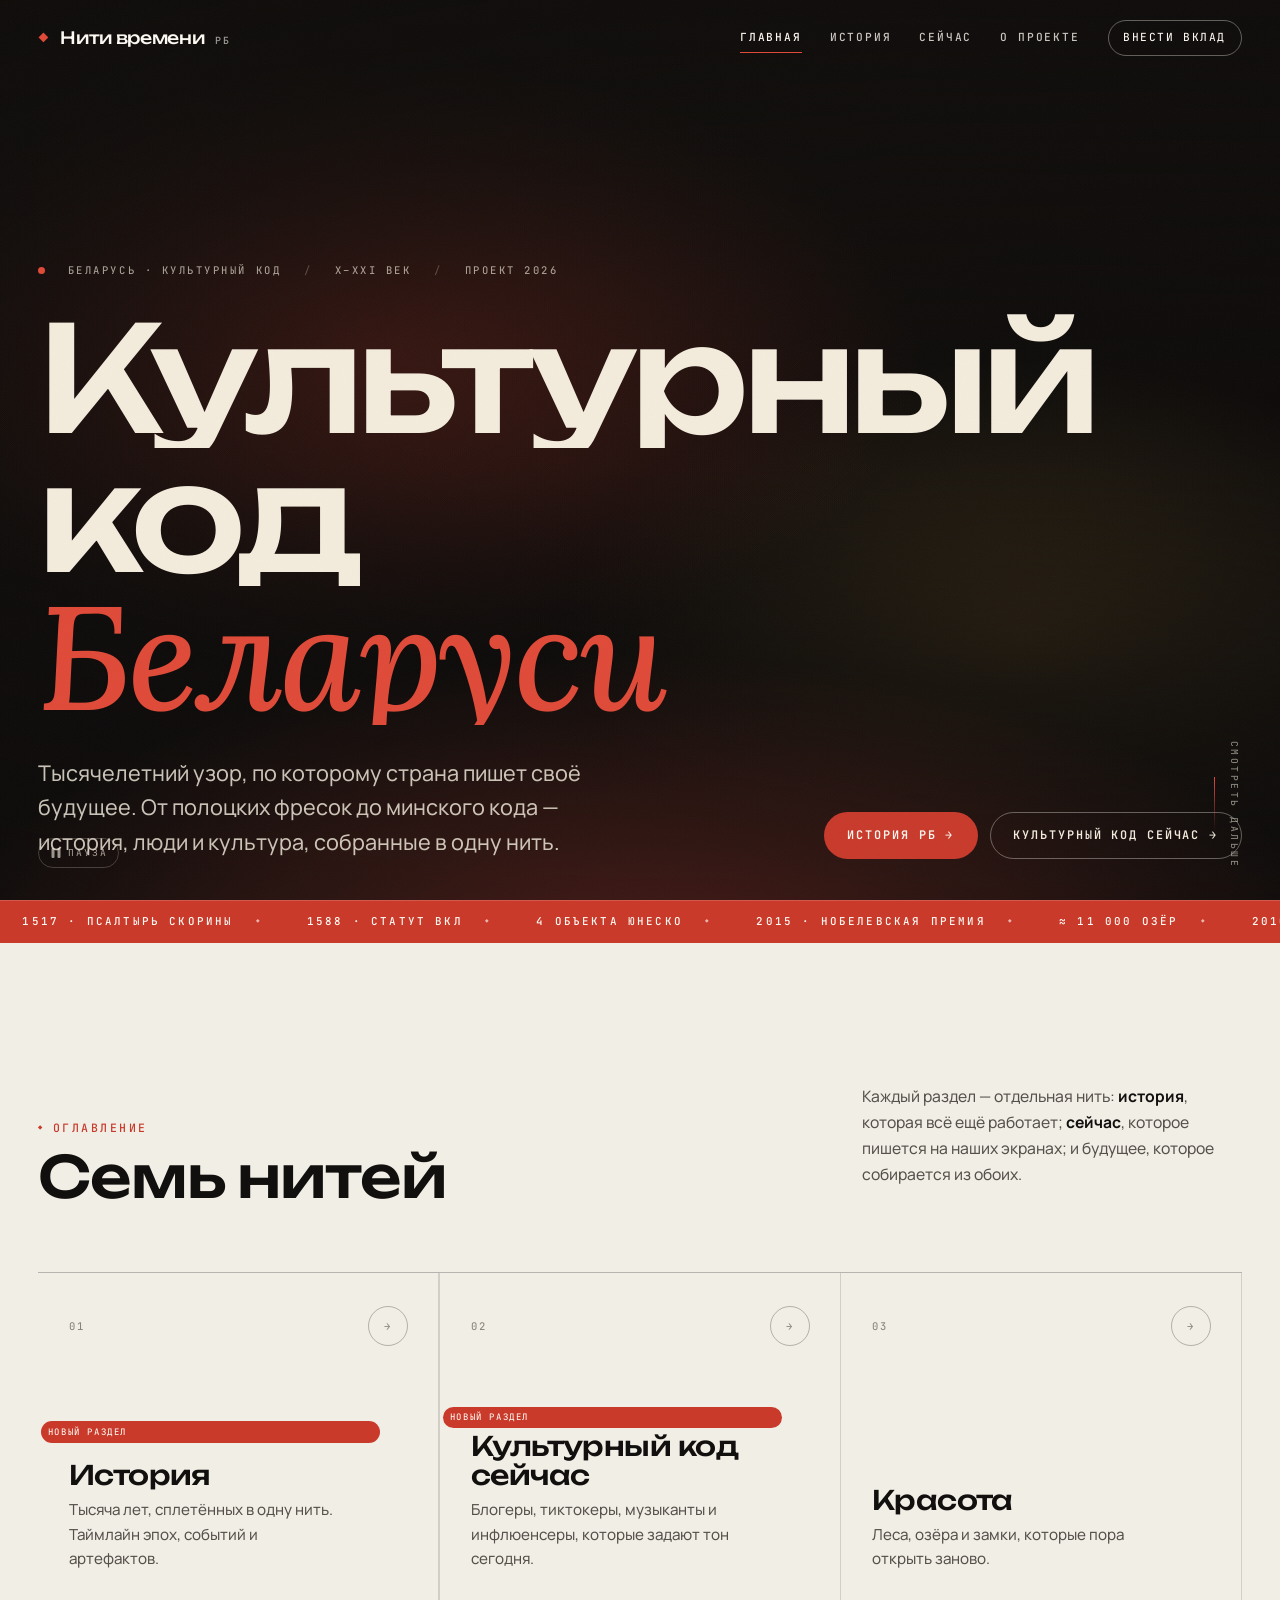
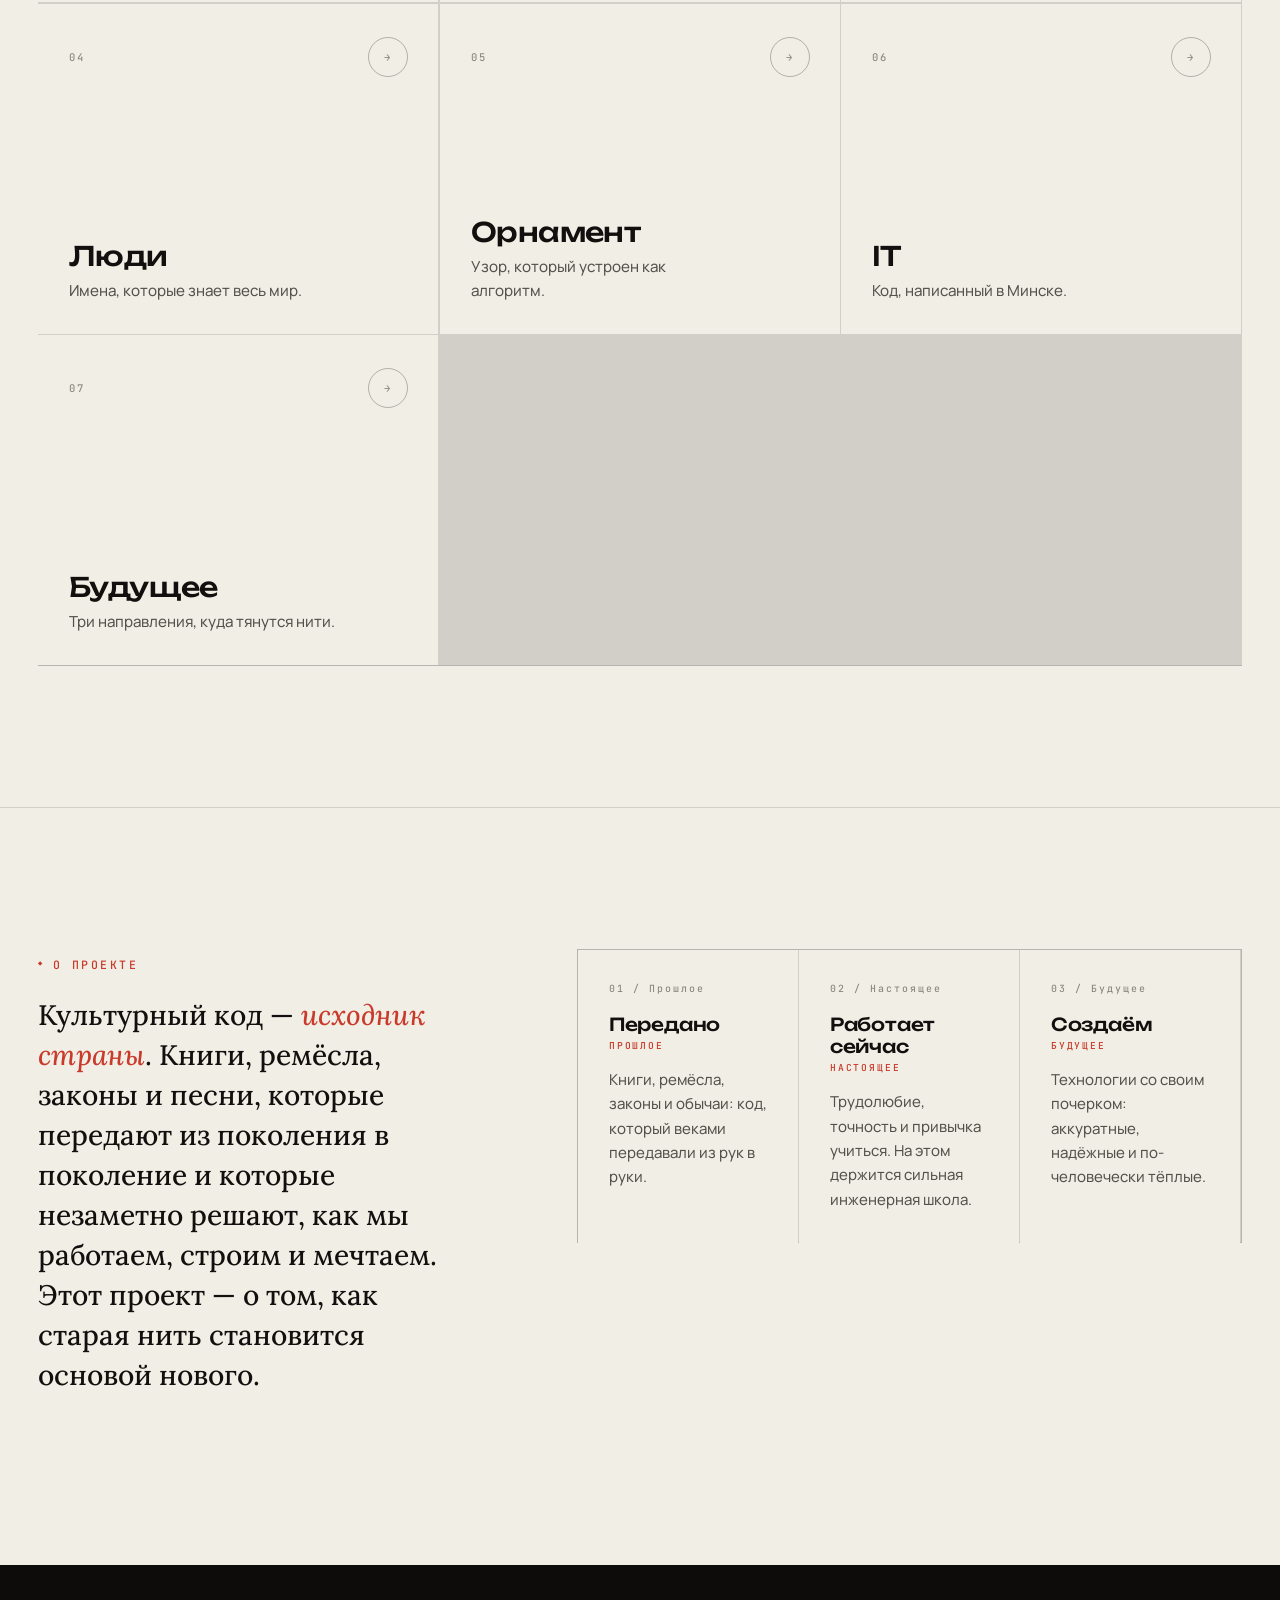
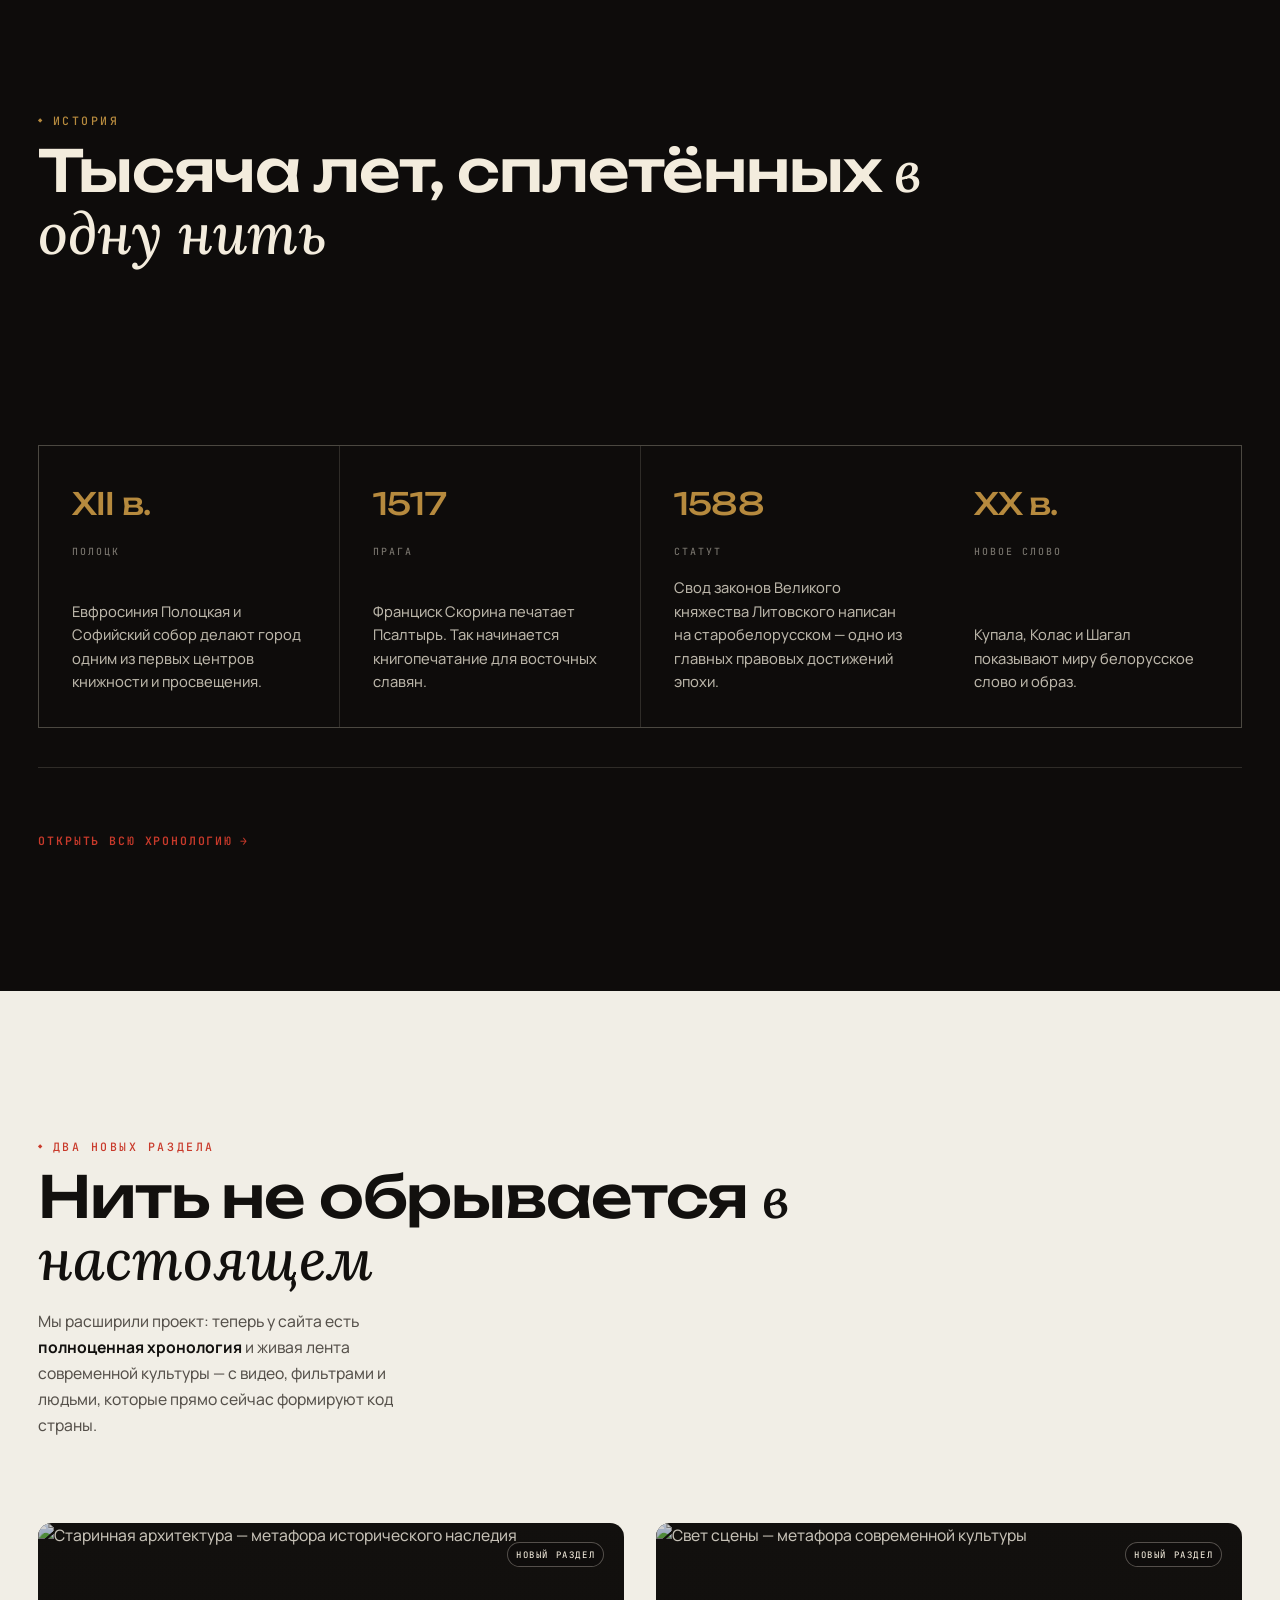
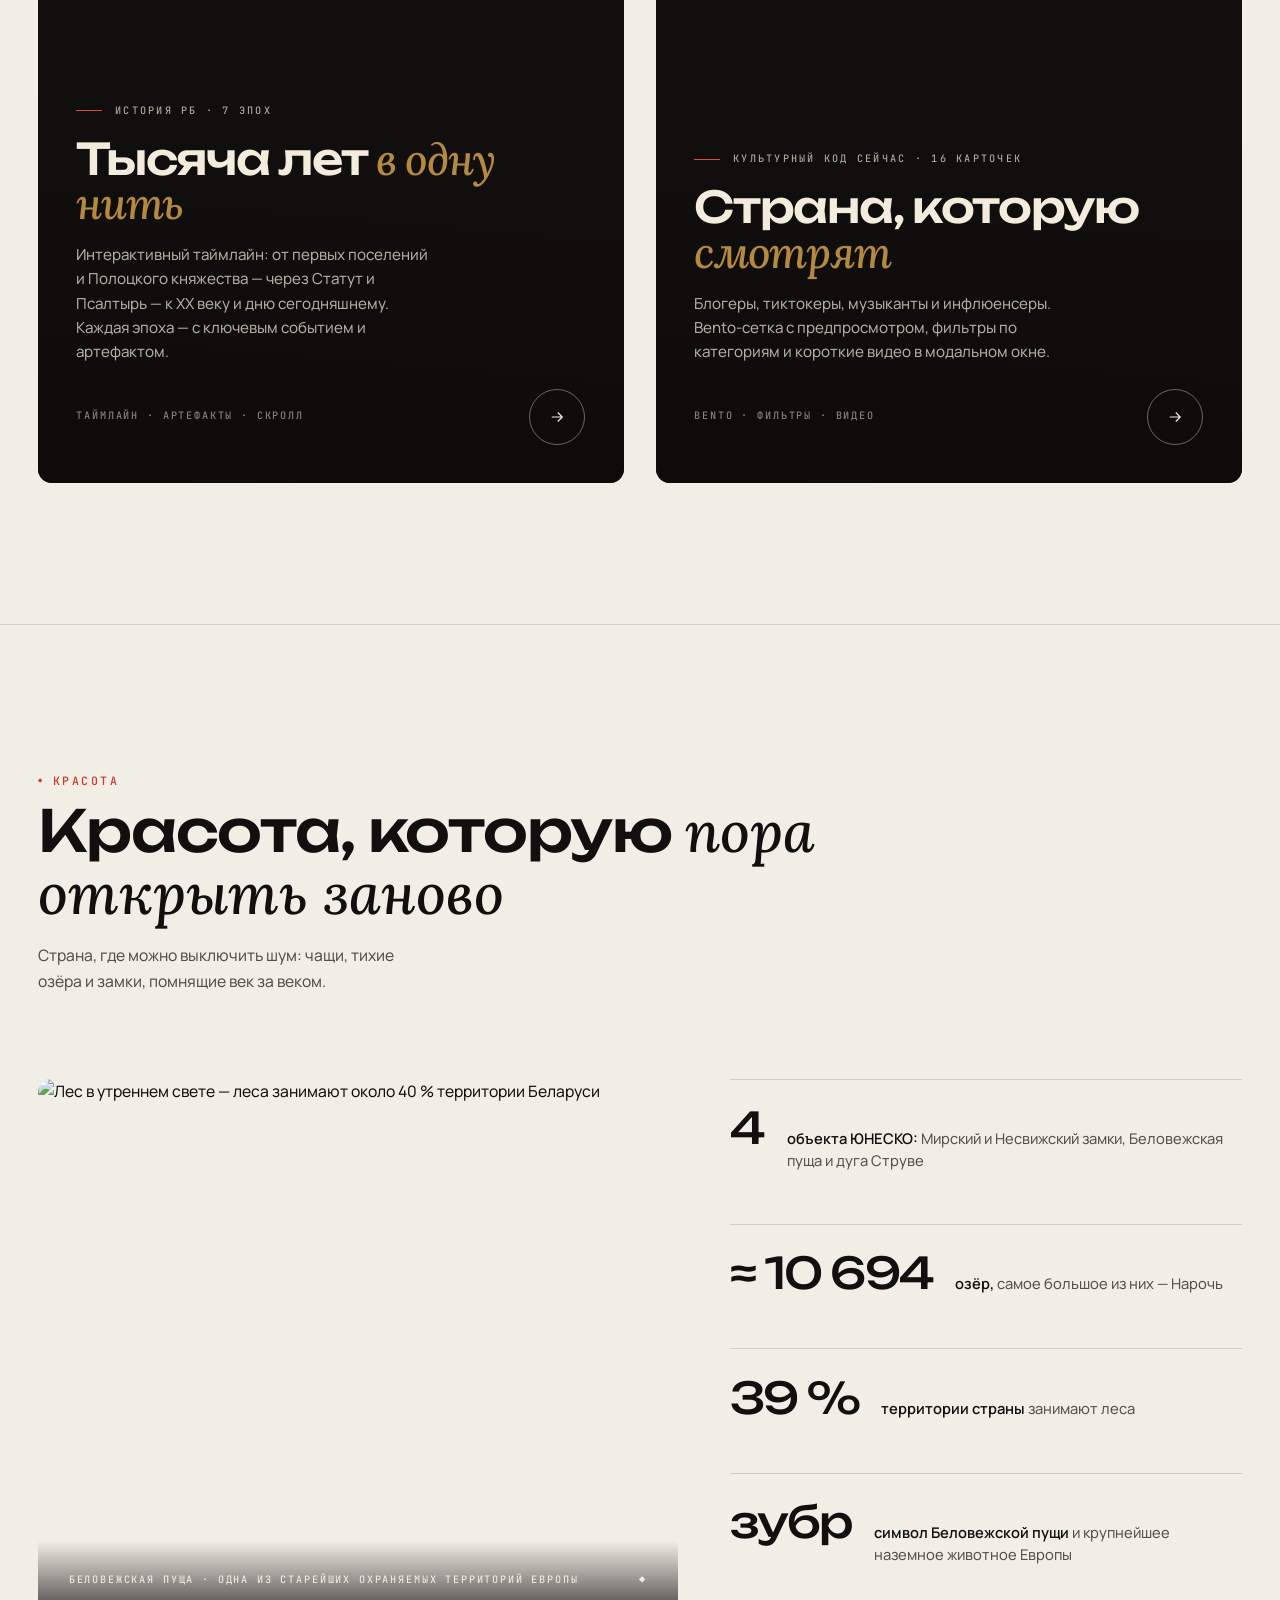
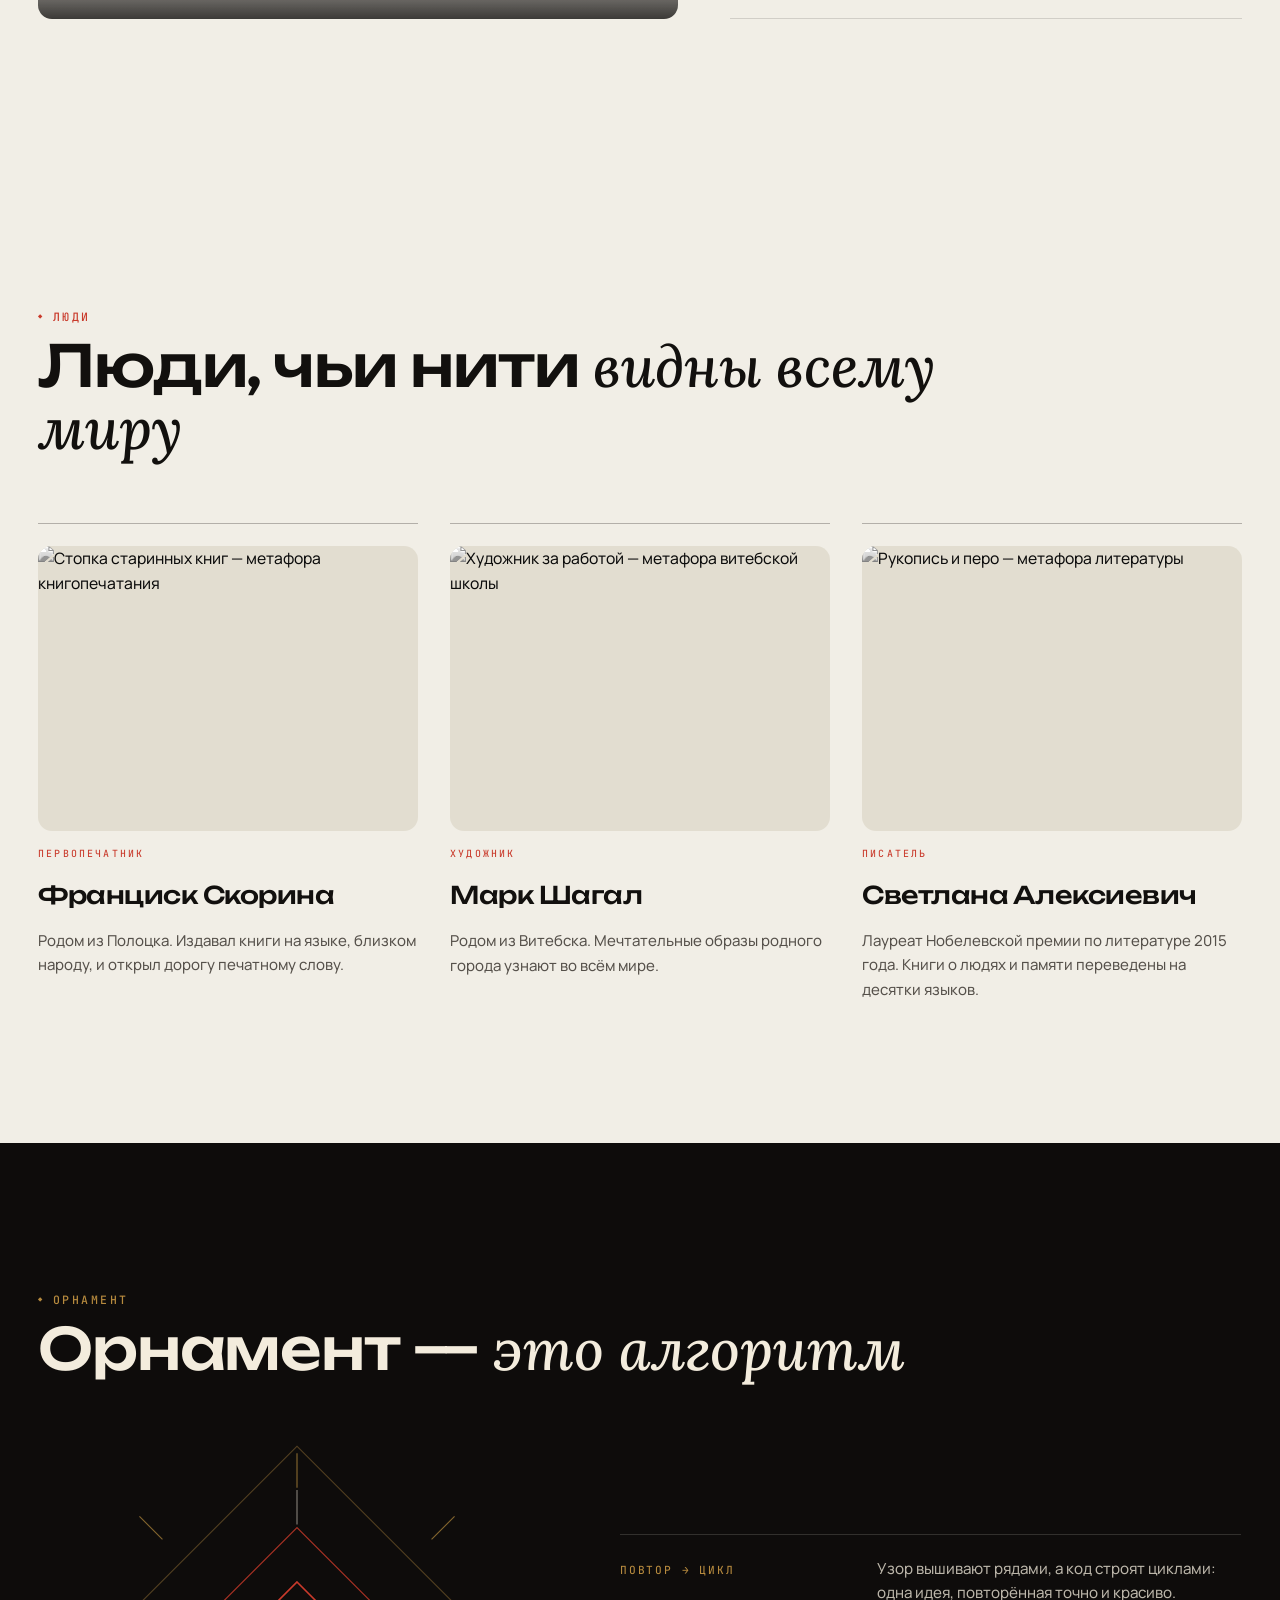
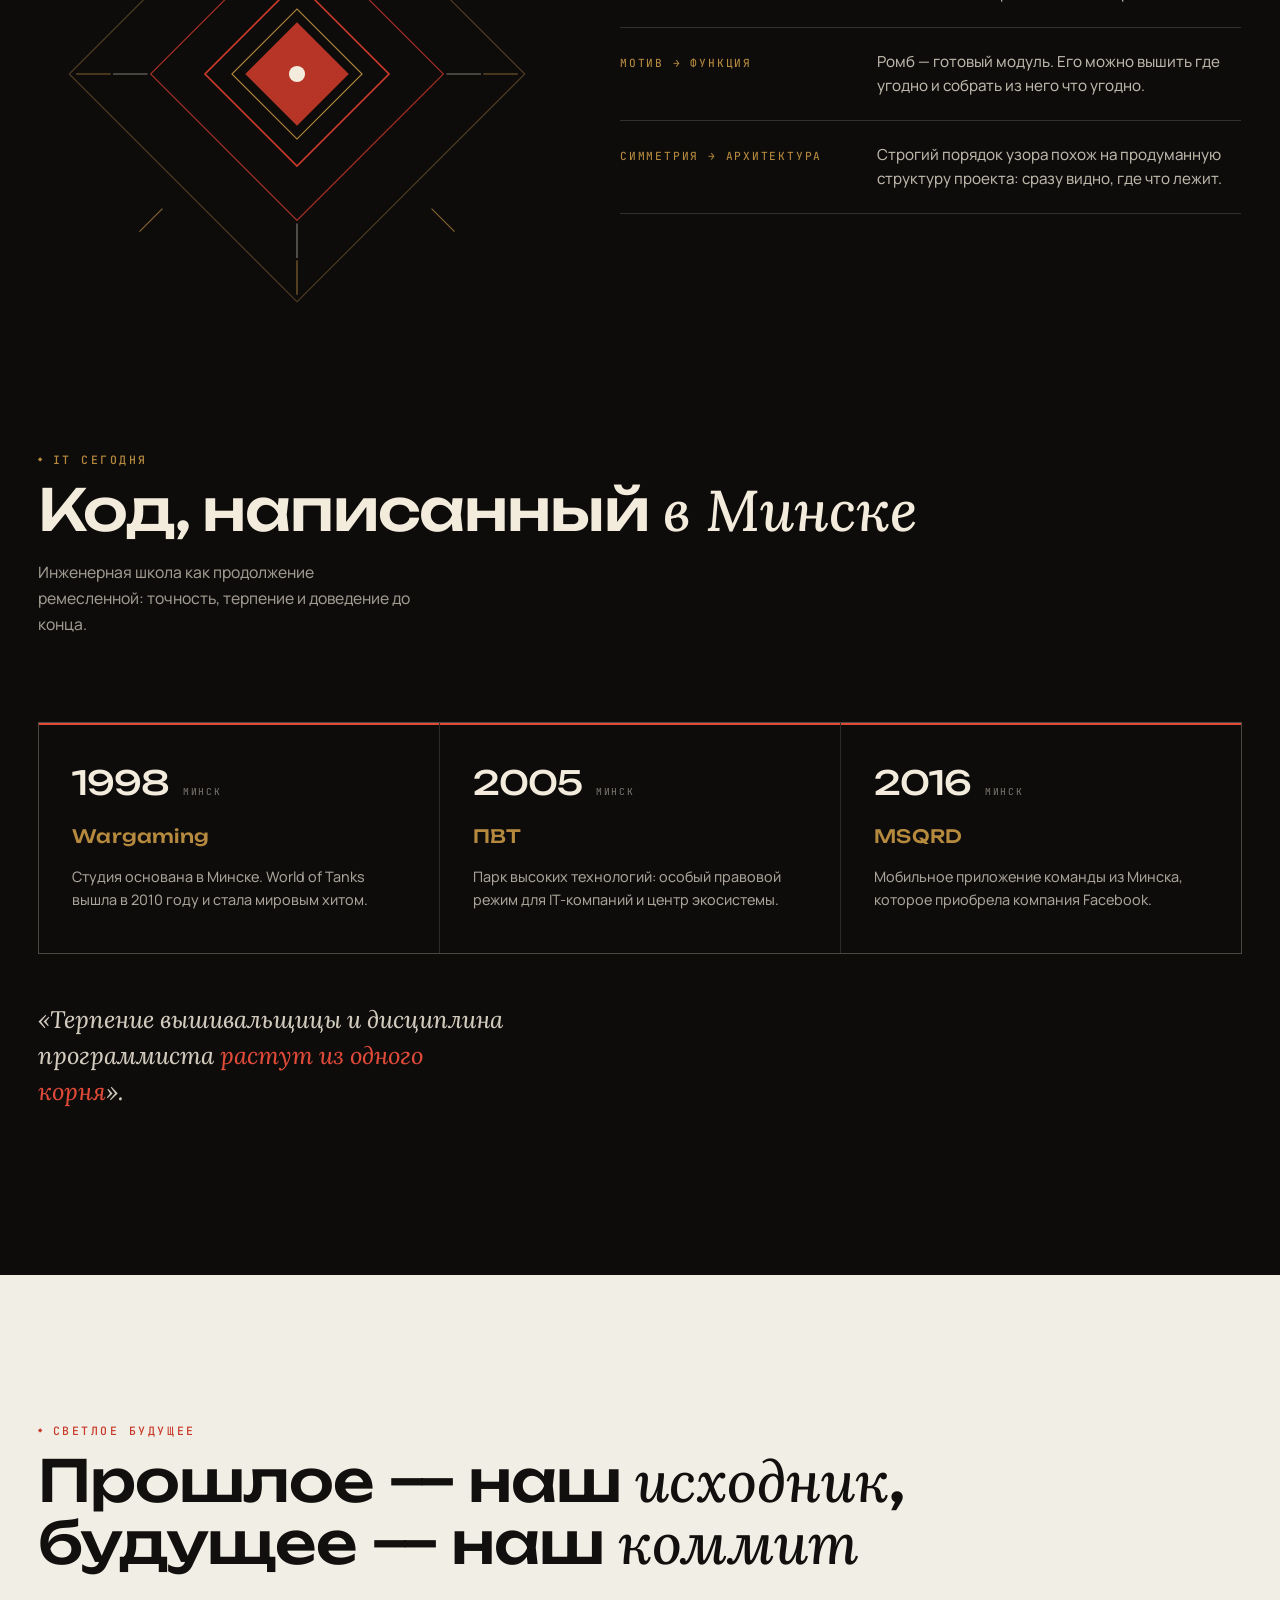
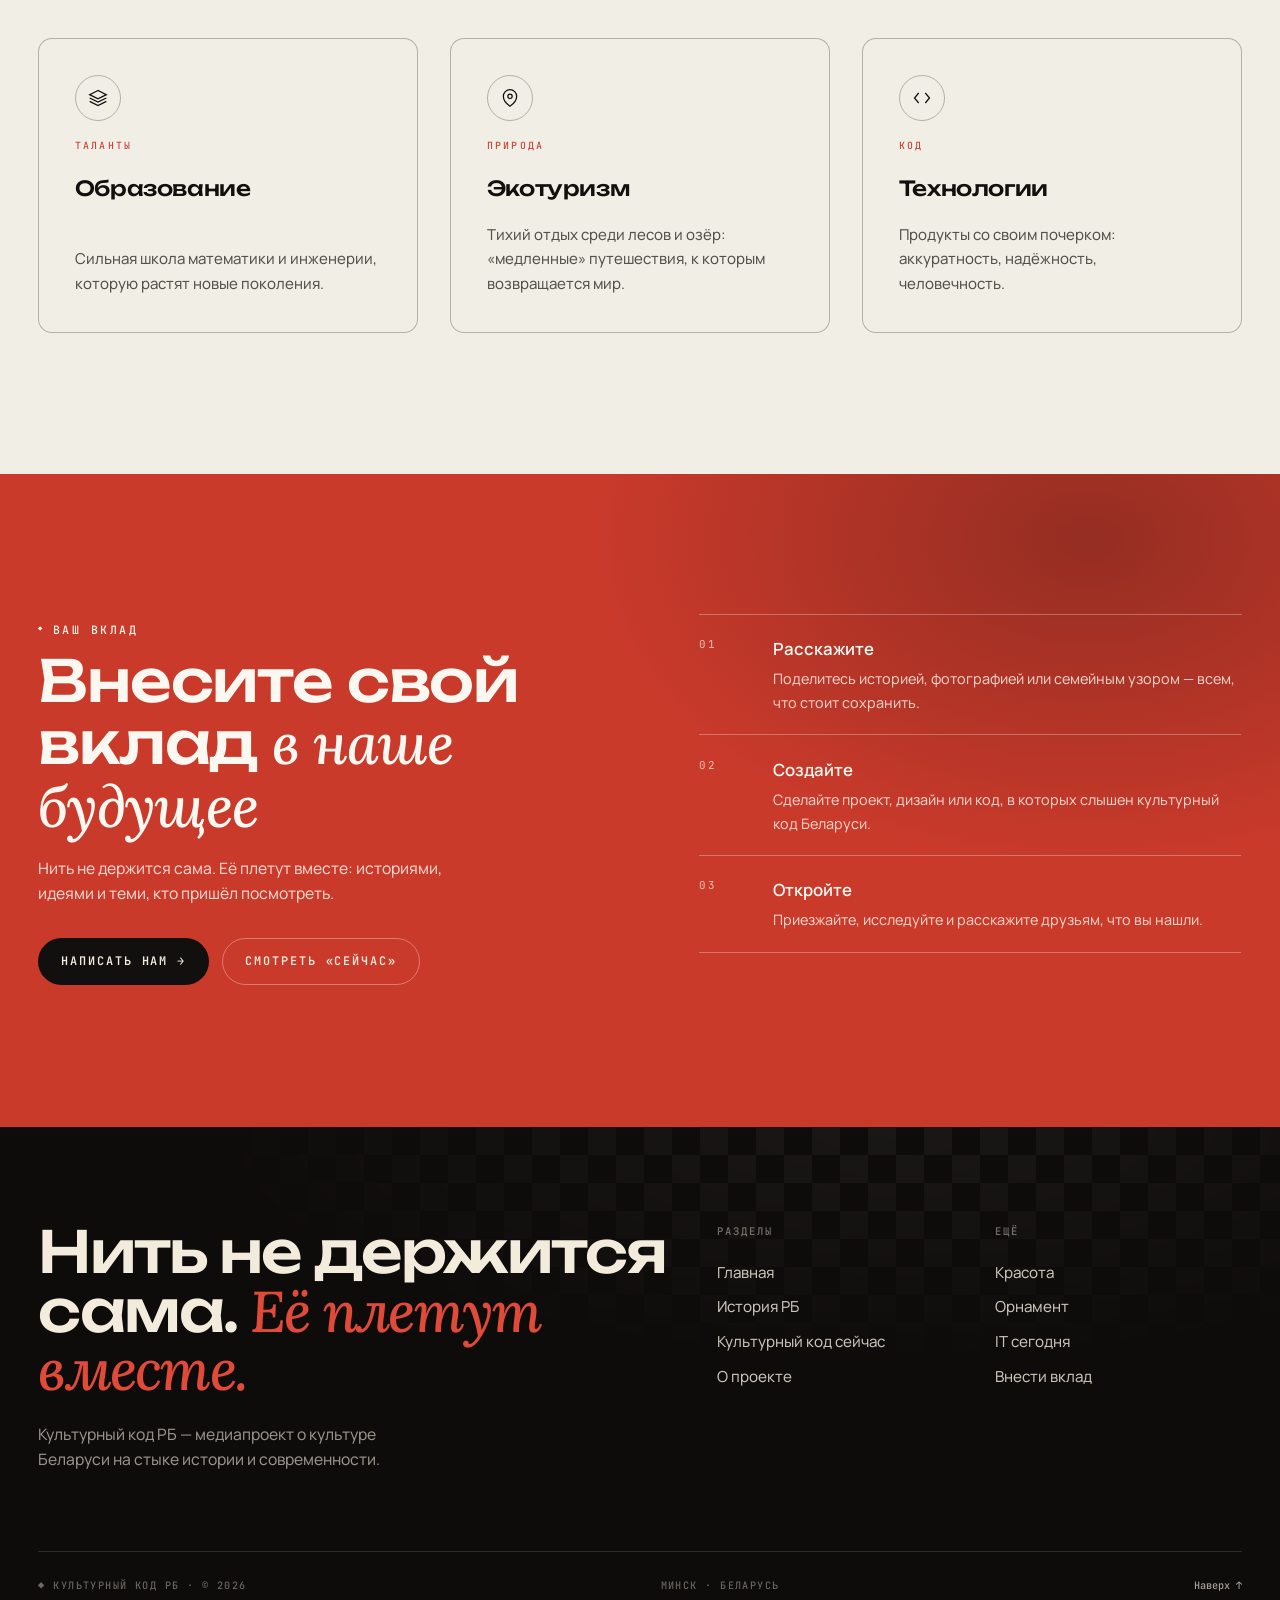
==== index.html @ aa844a61 "First Commit" ====
<!DOCTYPE html>
<html lang="ru">
<head>
  <meta charset="UTF-8">
  <meta name="viewport" content="width=device-width, initial-scale=1.0, viewport-fit=cover">
  <title>Культурный код РБ — тысячелетний узор, по которому страна пишет будущее</title>
  <meta name="description" content="Мультимедийный портал о культуре Беларуси на стыке истории и современности: тысяча лет в одну нить, красота, люди, орнамент, IT и культурный код сегодня.">
  <meta name="theme-color" content="#12100e">
  <meta property="og:title" content="Культурный код РБ">
  <meta property="og:description" content="Тысячелетний узор, по которому страна пишет своё будущее.">
  <meta property="og:type" content="website">
  <link rel="icon" href="data:image/svg+xml,%3Csvg xmlns='http://www.w3.org/2000/svg' viewBox='0 0 32 32'%3E%3Crect width='32' height='32' fill='%2312100e'/%3E%3Cpath d='M16 6l10 10-10 10L6 16z' fill='%23c93a2b'/%3E%3C/svg%3E">

  <link rel="preconnect" href="https://fonts.googleapis.com">
  <link rel="preconnect" href="https://fonts.gstatic.com" crossorigin>
  <link href="https://fonts.googleapis.com/css2?family=Unbounded:wght@300;400;500;600;700&amp;family=Lora:ital,wght@0,400;0,500;0,600;1,400;1,500&amp;family=Manrope:wght@300;400;500;600;700;800&amp;family=JetBrains+Mono:wght@400;500&amp;display=swap" rel="stylesheet">
  <link rel="stylesheet" href="css/style.css">
</head>
<body>

  <!-- PRELOADER -->
  <div class="preloader" aria-hidden="true">
    <div class="preloader__inner">
      <div class="preloader__title"><i>◆</i>Культурный код РБ</div>
      <div class="preloader__bar"><i></i></div>
    </div>
  </div>

  <div class="progress" aria-hidden="true"><i></i></div>
  <a class="skip-link" href="#main">Перейти к содержанию</a>

  <!-- HEADER -->
  <header class="header" data-style="solid">
    <div class="header__inner">
      <a class="header__brand" href="index.html">
        <span class="brand-die">◆</span> Нити времени <small>РБ</small>
      </a>
      <nav class="header__nav" aria-label="Основная навигация">
        <a class="header__link is-active" href="index.html" aria-current="page">Главная</a>
        <a class="header__link" href="history.html">История</a>
        <a class="header__link" href="now.html">Сейчас</a>
        <a class="header__link" href="#about">О проекте</a>
        <a class="header__cta" href="#contribute">Внести вклад</a>
      </nav>
      <button class="header__burger" type="button" aria-label="Открыть меню" aria-expanded="false" aria-controls="menu">
        <span></span><span></span>
      </button>
    </div>
  </header>

  <!-- MOBILE MENU -->
  <div class="menu" id="menu" aria-hidden="true">
    <nav class="menu__nav" aria-label="Мобильная навигация">
      <a class="menu__link" href="index.html"><i>01</i>Главная</a>
      <a class="menu__link" href="history.html"><i>02</i>История</a>
      <a class="menu__link" href="now.html"><i>03</i>Сейчас</a>
      <a class="menu__link" href="#about"><i>04</i>О проекте</a>
      <a class="menu__link" href="#threads"><i>05</i>Семь нитей</a>
      <a class="menu__link" href="#contribute"><i>06</i>Вклад</a>
    </nav>
    <div class="menu__foot">
      <span>Культурный код РБ</span>
      <span>Минск · Беларусь</span>
    </div>
  </div>

  <main id="main">

    <!-- HERO -->
    <section class="hero" id="hero">
      <div class="hero__media" data-parallax>
        <video autoplay muted loop playsinline preload="metadata" aria-hidden="true">
          <source src="https://videos.pexels.com/video-files/3129671/3129671-hd_1280_720_30fps.mp4" type="video/mp4">
        </video>
      </div>

      <div class="hero__inner">
        <div class="hero__topline">
          <span class="dot-live" aria-hidden="true"></span>
          <span>Беларусь · культурный код</span>
          <span class="sep">/</span>
          <span>X–XXI век</span>
          <span class="sep">/</span>
          <span>Проект 2026</span>
        </div>

        <h1 class="hero__title">
          <span class="line" style="--line-delay:.05s"><span>Культурный</span></span>
          <span class="line" style="--line-delay:.14s"><span>код</span></span>
          <span class="line" style="--line-delay:.23s"><span><em>Беларуси</em></span></span>
        </h1>

        <div class="hero__bottom">
          <p class="hero__lead">Тысячелетний узор, по которому страна пишет своё будущее. От полоцких фресок до минского кода — история, люди и культура, собранные в одну нить.</p>
          <div class="hero__actions">
            <a class="btn btn--red" href="history.html">
              История РБ <span class="btn__arrow">→</span>
            </a>
            <a class="btn btn--ghost" href="now.html">
              Культурный код сейчас <span class="btn__arrow">→</span>
            </a>
          </div>
        </div>
      </div>

      <button class="hero__video-toggle" type="button" aria-pressed="true">
        <span class="ic js-video-icon">
          <svg viewBox="0 0 12 12" fill="currentColor" aria-hidden="true"><rect x="1.5" y="1" width="3" height="10" rx="1"/><rect x="7.5" y="1" width="3" height="10" rx="1"/></svg>
        </span>
        <span class="js-video-label">Пауза</span>
      </button>

      <a class="hero__scroll" href="#threads" aria-label="Смотреть дальше">Смотреть дальше</a>
    </section>

    <!-- TICKER -->
    <div class="ticker" aria-hidden="true">
      <div class="ticker__track">
        <span class="ticker__item">1517 · Псалтырь Скорины</span>
        <span class="ticker__item">1588 · Статут ВКЛ</span>
        <span class="ticker__item">4 объекта ЮНЕСКО</span>
        <span class="ticker__item">2015 · Нобелевская премия</span>
        <span class="ticker__item">≈ 11 000 озёр</span>
        <span class="ticker__item">2010 · World of Tanks</span>
        <span class="ticker__item">≈ 40 % территории — леса</span>
        <span class="ticker__item">◆</span>
        <span class="ticker__item">1517 · Псалтырь Скорины</span>
        <span class="ticker__item">1588 · Статут ВКЛ</span>
        <span class="ticker__item">4 объекта ЮНЕСКО</span>
        <span class="ticker__item">2015 · Нобелевская премия</span>
        <span class="ticker__item">≈ 11 000 озёр</span>
        <span class="ticker__item">2010 · World of Tanks</span>
        <span class="ticker__item">≈ 40 % территории — леса</span>
        <span class="ticker__item">◆</span>
      </div>
    </div>

    <!-- SEVEN THREADS -->
    <section class="section" id="threads">
      <div class="container">
        <div class="section-head">
          <div>
            <span class="eyebrow" data-reveal>Оглавление</span>
            <h2 data-reveal>Семь нитей</h2>
          </div>
          <p class="section-head__aside" data-reveal>Каждый раздел — отдельная нить: <strong>история</strong>, которая всё ещё работает; <strong>сейчас</strong>, которое пишется на наших экранах; и будущее, которое собирается из обоих.</p>
        </div>

        <div class="threads stagger">
          <a class="thread" href="history.html">
            <span class="thread__num">01 <span class="thread__arrow">→</span></span>
            <span class="thread__badge">Новый раздел</span>
            <span class="thread__body">
              <h3>История</h3>
              <p>Тысяча лет, сплетённых в одну нить. Таймлайн эпох, событий и артефактов.</p>
            </span>
          </a>

          <a class="thread" href="now.html">
            <span class="thread__num">02 <span class="thread__arrow">→</span></span>
            <span class="thread__badge">Новый раздел</span>
            <span class="thread__body">
              <h3>Культурный код сейчас</h3>
              <p>Блогеры, тиктокеры, музыканты и инфлюенсеры, которые задают тон сегодня.</p>
            </span>
          </a>

          <a class="thread" href="#beauty">
            <span class="thread__num">03 <span class="thread__arrow">→</span></span>
            <span class="thread__body">
              <h3>Красота</h3>
              <p>Леса, озёра и замки, которые пора открыть заново.</p>
            </span>
          </a>

          <a class="thread" href="#people">
            <span class="thread__num">04 <span class="thread__arrow">→</span></span>
            <span class="thread__body">
              <h3>Люди</h3>
              <p>Имена, которые знает весь мир.</p>
            </span>
          </a>

          <a class="thread" href="#ornament">
            <span class="thread__num">05 <span class="thread__arrow">→</span></span>
            <span class="thread__body">
              <h3>Орнамент</h3>
              <p>Узор, который устроен как алгоритм.</p>
            </span>
          </a>

          <a class="thread" href="#it">
            <span class="thread__num">06 <span class="thread__arrow">→</span></span>
            <span class="thread__body">
              <h3>IT</h3>
              <p>Код, написанный в Минске.</p>
            </span>
          </a>

          <a class="thread thread--full" href="#future">
            <span class="thread__num">07 <span class="thread__arrow">→</span></span>
            <span class="thread__body">
              <h3>Будущее</h3>
              <p>Три направления, куда тянутся нити.</p>
            </span>
          </a>
        </div>
      </div>
    </section>

    <!-- ABOUT -->
    <section class="section section--line" id="about">
      <div class="container">
        <div class="about">
          <div class="about__sticky" data-reveal="left">
            <span class="eyebrow">О проекте</span>
            <p class="about__lead">Культурный код — <em>исходник страны</em>. Книги, ремёсла, законы и песни, которые передают из поколения в поколение и которые незаметно решают, как мы работаем, строим и мечтаем. Этот проект — о том, как старая нить становится основой нового.</p>
          </div>
          <div class="about__cards stagger">
            <article class="about-card">
              <span class="about-card__step">01 / Прошлое</span>
              <h4>Передано <small>Прошлое</small></h4>
              <p>Книги, ремёсла, законы и обычаи: код, который веками передавали из рук в руки.</p>
            </article>
            <article class="about-card">
              <span class="about-card__step">02 / Настоящее</span>
              <h4>Работает сейчас <small>Настоящее</small></h4>
              <p>Трудолюбие, точность и привычка учиться. На этом держится сильная инженерная школа.</p>
            </article>
            <article class="about-card">
              <span class="about-card__step">03 / Будущее</span>
              <h4>Создаём <small>Будущее</small></h4>
              <p>Технологии со своим почерком: аккуратные, надёжные и по-человечески тёплые.</p>
            </article>
          </div>
        </div>
      </div>
    </section>

    <!-- HISTORY PREVIEW -->
    <section class="section section--dark" id="history">
      <div class="container">
        <div class="section-head">
          <div>
            <span class="eyebrow" data-reveal>История</span>
            <h2 data-reveal>Тысяча лет, сплетённых <span class="serif-em">в одну нить</span></h2>
          </div>
          <p class="section-head__aside" data-reveal>Четыре поворота, которые сегодня читаются как код всей культуры. Полный интерактивный таймлайн — <strong>на отдельной странице</strong>.</p>
        </div>

        <div class="moments stagger">
          <article class="moment">
            <div class="moment__year">XII в.</div>
            <div class="moment__place">Полоцк</div>
            <p>Евфросиния Полоцкая и Софийский собор делают город одним из первых центров книжности и просвещения.</p>
          </article>
          <article class="moment">
            <div class="moment__year">1517</div>
            <div class="moment__place">Прага</div>
            <p>Франциск Скорина печатает Псалтырь. Так начинается книгопечатание для восточных славян.</p>
          </article>
          <article class="moment">
            <div class="moment__year">1588</div>
            <div class="moment__place">Статут</div>
            <p>Свод законов Великого княжества Литовского написан на старобелорусском — одно из главных правовых достижений эпохи.</p>
          </article>
          <article class="moment">
            <div class="moment__year">XX в.</div>
            <div class="moment__place">Новое слово</div>
            <p>Купала, Колас и Шагал показывают миру белорусское слово и образ.</p>
          </article>
        </div>

        <div class="next-cta" style="border-top:1px solid rgba(243,236,221,.14);margin-top:2.4rem;">
          <a class="link-more" href="history.html">Открыть всю хронологию <span class="btn__arrow">→</span></a>
        </div>
      </div>
    </section>

    <!-- CONTINUE IN NEXT CHUNK -->

    <!-- PREVIEW: NEW SECTIONS -->
    <section class="section" id="sections">
      <div class="container">
        <div class="section-head">
          <div>
            <span class="eyebrow" data-reveal>Два новых раздела</span>
            <h2 data-reveal>Нить не обрывается <span class="serif-em">в настоящем</span></h2>
          </div>
          <p class="section-head__aside" data-reveal>Мы расширили проект: теперь у сайта есть <strong>полноценная хронология</strong> и живая лента современной культуры — с видео, фильтрами и людьми, которые прямо сейчас формируют код страны.</p>
        </div>

        <div class="preview stagger">
          <a class="preview-card" href="history.html">
            <span class="preview-card__new">Новый раздел</span>
            <div class="preview-card__media">
              <img src="https://images.unsplash.com/photo-1461360228754-6e81c478b882?w=1200&amp;q=75&amp;fit=crop" alt="Старинная архитектура — метафора исторического наследия" loading="lazy">
            </div>
            <div class="preview-card__content">
              <span class="preview-card__kicker">История РБ · 7 эпох</span>
              <h3>Тысяча лет <em>в одну нить</em></h3>
              <p>Интерактивный таймлайн: от первых поселений и Полоцкого княжества — через Статут и Псалтырь — к XX веку и дню сегодняшнему. Каждая эпоха — с ключевым событием и артефактом.</p>
              <div class="preview-card__foot">
                <span class="preview-card__count">Таймлайн · артефакты · скролл</span>
                <span class="preview-card__go">
                  <svg viewBox="0 0 24 24" fill="none" stroke="currentColor" stroke-width="1.6" aria-hidden="true"><path d="M5 12h14M13 6l6 6-6 6"/></svg>
                </span>
              </div>
            </div>
          </a>

          <a class="preview-card" href="now.html">
            <span class="preview-card__new">Новый раздел</span>
            <div class="preview-card__media">
              <img src="https://images.unsplash.com/photo-1516450360452-9312f5e86fc7?w=1200&amp;q=75&amp;fit=crop" alt="Свет сцены — метафора современной культуры" loading="lazy">
            </div>
            <div class="preview-card__content">
              <span class="preview-card__kicker">Культурный код сейчас · 16 карточек</span>
              <h3>Страна, которую <em>смотрят</em></h3>
              <p>Блогеры, тиктокеры, музыканты и инфлюенсеры. Bento-сетка с предпросмотром, фильтры по категориям и короткие видео в модальном окне.</p>
              <div class="preview-card__foot">
                <span class="preview-card__count">Bento · фильтры · видео</span>
                <span class="preview-card__go">
                  <svg viewBox="0 0 24 24" fill="none" stroke="currentColor" stroke-width="1.6" aria-hidden="true"><path d="M5 12h14M13 6l6 6-6 6"/></svg>
                </span>
              </div>
            </div>
          </a>
        </div>
      </div>
    </section>

    <!-- BEAUTY -->
    <section class="section section--line" id="beauty">
      <div class="container">
        <div class="section-head">
          <div>
            <span class="eyebrow" data-reveal>Красота</span>
            <h2 data-reveal>Красота, которую <span class="serif-em">пора открыть заново</span></h2>
          </div>
          <p class="section-head__aside" data-reveal>Страна, где можно выключить шум: чащи, тихие озёра и замки, помнящие век за веком.</p>
        </div>

        <div class="beauty-grid">
          <figure class="beauty-media" data-reveal="scale">
            <img src="https://images.unsplash.com/photo-1473448912268-2022ce9509d8?w=1200&amp;q=75&amp;fit=crop" alt="Лес в утреннем свете — леса занимают около 40 % территории Беларуси" loading="lazy">
            <figcaption class="beauty-media__caption">
              <span>Беловежская пуща · одна из старейших охраняемых территорий Европы</span>
              <span>◆</span>
            </figcaption>
          </figure>

          <div class="beauty-stats" data-reveal="right">
            <div class="stat">
              <div class="stat__num" data-count="4">4</div>
              <div class="stat__label"><strong>объекта ЮНЕСКО:</strong> Мирский и Несвижский замки, Беловежская пуща и дуга Струве</div>
            </div>
            <div class="stat">
              <div class="stat__num" data-count="11000" data-count-prefix="≈ ">≈ 11 000</div>
              <div class="stat__label"><strong>озёр,</strong> самое большое из них — Нарочь</div>
            </div>
            <div class="stat">
              <div class="stat__num" data-count="40" data-count-suffix=" %">≈ 40 %</div>
              <div class="stat__label"><strong>территории страны</strong> занимают леса</div>
            </div>
            <div class="stat">
              <div class="stat__num">зубр</div>
              <div class="stat__label"><strong>символ Беловежской пущи</strong> и крупнейшее наземное животное Европы</div>
            </div>
          </div>
        </div>
      </div>
    </section>

    <!-- PEOPLE -->
    <section class="section" id="people">
      <div class="container">
        <div class="section-head">
          <div>
            <span class="eyebrow" data-reveal>Люди</span>
            <h2 data-reveal>Люди, чьи нити <span class="serif-em">видны всему миру</span></h2>
          </div>
        </div>

        <div class="people stagger">
          <article class="person">
            <div class="person__portrait">
              <img src="https://images.unsplash.com/photo-1507842217343-583bb7270b66?w=800&amp;q=70&amp;fit=crop" alt="Стопка старинных книг — метафора книгопечатания" loading="lazy">
            </div>
            <span class="person__role">Первопечатник</span>
            <h4>Франциск Скорина</h4>
            <p>Родом из Полоцка. Издавал книги на языке, близком народу, и открыл дорогу печатному слову.</p>
          </article>
          <article class="person">
            <div class="person__portrait">
              <img src="https://images.unsplash.com/photo-1513364776144-60967b0f800f?w=800&amp;q=70&amp;fit=crop" alt="Художник за работой — метафора витебской школы" loading="lazy">
            </div>
            <span class="person__role">Художник</span>
            <h4>Марк Шагал</h4>
            <p>Родом из Витебска. Мечтательные образы родного города узнают во всём мире.</p>
          </article>
          <article class="person">
            <div class="person__portrait">
              <img src="https://images.unsplash.com/photo-1455390582262-044cdead277a?w=800&amp;q=70&amp;fit=crop" alt="Рукопись и перо — метафора литературы" loading="lazy">
            </div>
            <span class="person__role">Писатель</span>
            <h4>Светлана Алексиевич</h4>
            <p>Лауреат Нобелевской премии по литературе 2015 года. Книги о людях и памяти переведены на десятки языков.</p>
          </article>
        </div>
      </div>
    </section>

    <!-- ORNAMENT -->
    <section class="section section--dark" id="ornament">
      <div class="container">
        <div class="section-head">
          <div>
            <span class="eyebrow" data-reveal>Орнамент</span>
            <h2 data-reveal>Орнамент — <span class="serif-em">это алгоритм</span></h2>
          </div>
        </div>

        <div class="ornament-wrap">
          <div class="ornament-figure" data-reveal="scale" aria-hidden="true">
            <svg viewBox="0 0 400 400" fill="none" xmlns="http://www.w3.org/2000/svg">
              <g class="orn-rot">
                <rect x="60" y="60" width="280" height="280" stroke="#8a6a34" stroke-opacity=".55" transform="rotate(45 200 200)"/>
                <rect x="110" y="110" width="180" height="180" stroke="#c93a2b" stroke-opacity=".8" transform="rotate(45 200 200)"/>
                <rect x="160" y="160" width="80" height="80" stroke="#b68a3e" transform="rotate(45 200 200)"/>
              </g>
              <g stroke="#b68a3e" stroke-opacity=".7">
                <path d="M200 8v30M200 362v30M8 200h30M362 200h30"/>
                <path d="M63 63l20 20M337 63l-20 20M63 337l20-20M337 337l-20-20"/>
              </g>
              <path d="M200 120 L280 200 L200 280 L120 200 Z" stroke="#c93a2b" stroke-width="1.5"/>
              <path d="M200 155 L245 200 L200 245 L155 200 Z" fill="#c93a2b" fill-opacity=".9"/>
              <circle cx="200" cy="200" r="7" fill="#f3ecdd"/>
              <path d="M200 40v30M200 330v30M40 200h30M330 200h30" stroke="#f3ecdd" stroke-opacity=".5"/>
            </svg>
          </div>

          <dl class="ornament-list stagger" data-reveal>
            <div class="ornament-item">
              <dt>повтор → цикл</dt>
              <dd>Узор вышивают рядами, а код строят циклами: одна идея, повторённая точно и красиво.</dd>
            </div>
            <div class="ornament-item">
              <dt>мотив → функция</dt>
              <dd>Ромб — готовый модуль. Его можно вышить где угодно и собрать из него что угодно.</dd>
            </div>
            <div class="ornament-item">
              <dt>симметрия → архитектура</dt>
              <dd>Строгий порядок узора похож на продуманную структуру проекта: сразу видно, где что лежит.</dd>
            </div>
          </dl>
        </div>
      </div>
    </section>

    <!-- IT -->
    <section class="section section--dark" id="it" style="padding-top:0;">
      <div class="container">
        <div class="section-head">
          <div>
            <span class="eyebrow" data-reveal>IT сегодня</span>
            <h2 data-reveal>Код, написанный <span class="serif-em">в Минске</span></h2>
          </div>
          <p class="section-head__aside" data-reveal>Инженерная школа как продолжение ремесленной: точность, терпение и доведение до конца.</p>
        </div>

        <div class="it-rail stagger">
          <article class="it-node" data-reveal>
            <div class="it-node__year">1998 <small>Минск</small></div>
            <h4>Wargaming</h4>
            <p>Студия основана в Минске. World of Tanks вышла в 2010 году и стала мировым хитом.</p>
          </article>
          <article class="it-node" data-reveal data-reveal-delay="0.08s">
            <div class="it-node__year">2005 <small>Минск</small></div>
            <h4>ПВТ</h4>
            <p>Парк высоких технологий: особый правовой режим для IT-компаний и центр экосистемы.</p>
          </article>
          <article class="it-node" data-reveal data-reveal-delay="0.16s">
            <div class="it-node__year">2016 <small>Минск</small></div>
            <h4>MSQRD</h4>
            <p>Мобильное приложение команды из Минска, которое приобрела компания Facebook.</p>
          </article>
        </div>

        <p class="it-quote" data-reveal>«Терпение вышивальщицы и дисциплина программиста <strong>растут из одного корня</strong>».</p>
      </div>
    </section>

    <!-- FUTURE -->
    <section class="section" id="future">
      <div class="container">
        <div class="section-head">
          <div>
            <span class="eyebrow" data-reveal>Светлое будущее</span>
            <h2 data-reveal>Прошлое — наш <span class="serif-em">исходник</span>, будущее — наш <span class="serif-em">коммит</span></h2>
          </div>
        </div>

        <div class="future-grid stagger">
          <article class="future-card">
            <div class="future-card__icon">
              <svg width="20" height="20" viewBox="0 0 24 24" fill="none" stroke="currentColor" stroke-width="1.5" aria-hidden="true"><path d="M12 3L2 8l10 5 10-5-10-5zM2 16l10 5 10-5M2 12l10 5 10-5"/></svg>
            </div>
            <span class="future-card__kicker">Таланты</span>
            <h4>Образование</h4>
            <p>Сильная школа математики и инженерии, которую растят новые поколения.</p>
          </article>
          <article class="future-card">
            <div class="future-card__icon">
              <svg width="20" height="20" viewBox="0 0 24 24" fill="none" stroke="currentColor" stroke-width="1.5" aria-hidden="true"><path d="M12 22s8-5.5 8-12a8 8 0 10-16 0c0 6.5 8 12 8 12z"/><circle cx="12" cy="10" r="2.6"/></svg>
            </div>
            <span class="future-card__kicker">Природа</span>
            <h4>Экотуризм</h4>
            <p>Тихий отдых среди лесов и озёр: «медленные» путешествия, к которым возвращается мир.</p>
          </article>
          <article class="future-card">
            <div class="future-card__icon">
              <svg width="20" height="20" viewBox="0 0 24 24" fill="none" stroke="currentColor" stroke-width="1.5" aria-hidden="true"><path d="M8 6l-5 6 5 6M16 6l5 6-5 6"/></svg>
            </div>
            <span class="future-card__kicker">Код</span>
            <h4>Технологии</h4>
            <p>Продукты со своим почерком: аккуратность, надёжность, человечность.</p>
          </article>
        </div>
      </div>
    </section>

    <!-- CONTRIBUTE -->
    <section class="section contribute" id="contribute">
      <div class="container contribute__inner">
        <div data-reveal="left">
          <span class="eyebrow" style="color:var(--white);">Ваш вклад</span>
          <h2 style="margin-top:.7rem;">Внесите свой вклад <em>в наше будущее</em></h2>
          <p style="max-width:44ch;margin-top:1.2rem;color:rgba(251,248,241,.82);">Нить не держится сама. Её плетут вместе: историями, идеями и теми, кто пришёл посмотреть.</p>
          <div class="contribute__actions">
            <a class="btn btn--ink" href="mailto:hello@culture-code.by">Написать нам <span class="btn__arrow">→</span></a>
            <a class="btn btn--ghost" href="now.html">Смотреть «Сейчас»</a>
          </div>
        </div>
        <div class="contribute__steps stagger">
          <div class="contribute__step">
            <i>01</i>
            <div><h4>Расскажите</h4><p>Поделитесь историей, фотографией или семейным узором — всем, что стоит сохранить.</p></div>
          </div>
          <div class="contribute__step">
            <i>02</i>
            <div><h4>Создайте</h4><p>Сделайте проект, дизайн или код, в которых слышен культурный код Беларуси.</p></div>
          </div>
          <div class="contribute__step">
            <i>03</i>
            <div><h4>Откройте</h4><p>Приезжайте, исследуйте и расскажите друзьям, что вы нашли.</p></div>
          </div>
        </div>
      </div>
    </section>
  </main>

  <!-- FOOTER -->
  <footer class="footer">
    <div class="footer__ornament" aria-hidden="true"></div>
    <div class="container footer__inner">
      <div class="footer__top">
        <div>
          <h2 class="footer__title">Нить не держится сама. <em>Её плетут вместе.</em></h2>
          <p style="color:rgba(243,236,221,.6);max-width:40ch;">Культурный код РБ — медиапроект о культуре Беларуси на стыке истории и современности.</p>
        </div>
        <div class="footer__cols">
          <div class="footer__col">
            <h4>Разделы</h4>
            <a href="index.html">Главная</a>
            <a href="history.html">История РБ</a>
            <a href="now.html">Культурный код сейчас</a>
            <a href="#about">О проекте</a>
          </div>
          <div class="footer__col">
            <h4>Ещё</h4>
            <a href="#beauty">Красота</a>
            <a href="#ornament">Орнамент</a>
            <a href="#it">IT сегодня</a>
            <a href="#contribute">Внести вклад</a>
          </div>
        </div>
      </div>
      <div class="footer__meta">
        <span>◆ Культурный код РБ · © <span class="js-year">2026</span></span>
        <span>Минск · Беларусь</span>
        <button type="button" class="footer__to-top js-to-top">Наверх ↑</button>
      </div>
    </div>
  </footer>

  <button type="button" class="to-top" aria-label="Наверх">
    <svg width="16" height="16" viewBox="0 0 24 24" fill="none" stroke="currentColor" stroke-width="1.6" aria-hidden="true"><path d="M12 19V5M6 11l6-6 6 6"/></svg>
  </button>

  <script src="js/main.js" defer></script>
</body>
</html>
---- css/style.css ----
/* =============================================================
   КУЛЬТУРНЫЙ КОД РБ — общая дизайн-система
   Editorial / Awwwards-стиль: бумага, чернила, красный акцент
   -------------------------------------------------------------
   1. Tokens          5. Header / nav
   2. Reset / base    6. Buttons / tags / misc
   3. Typography      7. Reveal-анимации
   4. Layout helpers  8. Footer
   ============================================================= */

/* ---------- 1. TOKENS ---------- */
:root {
  /* Цвета */
  --paper: #f1eee6;
  --paper-2: #e9e5da;
  --paper-3: #e2ddd0;
  --ink: #12100e;
  --ink-2: #1d1a16;
  --ink-soft: #55504a;
  --ink-faint: #8a847b;
  --line: rgba(18, 16, 14, 0.14);
  --line-strong: rgba(18, 16, 14, 0.28);
  --red: #c93a2b;
  --red-deep: #a32c20;
  --red-bright: #e04a38;
  --gold: #b68a3e;
  --moss: #5c6b52;
  --mist: #a9c0c4;
  --night: #0e0c0b;
  --night-2: #171412;
  --white: #fbf8f1;
  --cream: #f3ecdd;

  /* Шрифты */
  --font-display: "Unbounded", "Arial Black", system-ui, sans-serif;
  --font-serif: "Lora", Georgia, "Times New Roman", serif;
  --font-body: "Manrope", "Helvetica Neue", Arial, sans-serif;
  --font-mono: "JetBrains Mono", "SF Mono", ui-monospace, monospace;

  /* Типографическая шкала (fluid) */
  --fs-hero: clamp(3.2rem, 11.5vw, 10.5rem);
  --fs-h1: clamp(2.4rem, 6vw, 4.6rem);
  --fs-h2: clamp(2rem, 4.6vw, 3.6rem);
  --fs-h3: clamp(1.3rem, 2.2vw, 1.8rem);
  --fs-lead: clamp(1.05rem, 1.7vw, 1.35rem);
  --fs-body: clamp(0.98rem, 1.15vw, 1.08rem);
  --fs-small: 0.82rem;
  --fs-micro: 0.72rem;

  /* Ритм */
  /* Проценты, а не 100vw: 100vw включает полосу прокрутки и даёт горизонтальный скролл */
  --container: min(1240px, calc(100% - clamp(2rem, 6vw, 7rem)));
  --gutter: clamp(1.1rem, 3vw, 2.4rem);
  --section-y: clamp(4.5rem, 11vw, 9.5rem);
  --radius: 2px;
  --radius-lg: 14px;
  --radius-xl: 22px;

  /* Движение */
  --ease-out: cubic-bezier(0.22, 1, 0.36, 1);
  --ease-in-out: cubic-bezier(0.76, 0, 0.24, 1);
  --dur-fast: 0.25s;
  --dur-med: 0.55s;
  --dur-slow: 1.1s;

  /* Прочее */
  --header-h: 76px;
  --shadow-card: 0 24px 60px -28px rgba(18, 16, 14, 0.45);
  --noise: url("data:image/svg+xml,%3Csvg xmlns='http://www.w3.org/2000/svg' width='180' height='180'%3E%3Cfilter id='n'%3E%3CfeTurbulence type='fractalNoise' baseFrequency='0.85' numOctaves='2' stitchTiles='stitch'/%3E%3CfeColorMatrix type='saturate' values='0'/%3E%3C/filter%3E%3Crect width='180' height='180' filter='url(%23n)' opacity='0.05'/%3E%3C/svg%3E");
}

/* ---------- 2. RESET / BASE ---------- */
*,
*::before,
*::after { box-sizing: border-box; }

html {
  scroll-behavior: smooth;
  -webkit-text-size-adjust: 100%;
  /* clip обрезает стартовые transform reveal-блоков и не ломает position: sticky */
  overflow-x: clip;
}

@media (prefers-reduced-motion: reduce) {
  html { scroll-behavior: auto; }
  *,
  *::before,
  *::after {
    animation-duration: 0.01ms !important;
    animation-iteration-count: 1 !important;
    transition-duration: 0.01ms !important;
  }
}

body {
  margin: 0;
  background: var(--paper);
  color: var(--ink);
  font-family: var(--font-body);
  font-size: var(--fs-body);
  line-height: 1.6;
  font-weight: 450;
  text-rendering: optimizeLegibility;
  -webkit-font-smoothing: antialiased;
  overflow-x: hidden;
}

body::before {
  content: "";
  position: fixed;
  inset: 0;
  background-image: var(--noise);
  pointer-events: none;
  z-index: 90;
  opacity: 0.55;
}

body.is-locked { overflow: hidden; }

img,
video { display: block; max-width: 100%; }

a {
  color: inherit;
  text-decoration: none;
  transition: color var(--dur-fast) ease, opacity var(--dur-fast) ease;
}

button {
  font: inherit;
  color: inherit;
  background: none;
  border: 0;
  cursor: pointer;
  padding: 0;
}

ul, ol { margin: 0; padding: 0; list-style: none; }
p { margin: 0 0 1em; }
h1, h2, h3, h4 { margin: 0; font-weight: 600; }
figure { margin: 0; }
::selection { background: var(--red); color: var(--white); }

:focus-visible {
  outline: 2px solid var(--red);
  outline-offset: 3px;
}

.skip-link {
  position: fixed;
  top: -100px;
  left: 16px;
  z-index: 300;
  background: var(--ink);
  color: var(--white);
  padding: 0.7em 1.2em;
  border-radius: 4px;
  transition: top var(--dur-fast) ease;
}
.skip-link:focus { top: 14px; }

/* ---------- 3. TYPOGRAPHY ---------- */
.display {
  font-family: var(--font-display);
  font-weight: 520;
  line-height: 0.96;
  letter-spacing: -0.035em;
}

h1, h2, h3 { font-family: var(--font-display); font-weight: 500; letter-spacing: -0.02em; line-height: 1.08; }

.serif-em {
  font-family: var(--font-serif);
  font-style: italic;
  font-weight: 500;
  letter-spacing: 0;
}

.eyebrow {
  display: inline-flex;
  align-items: center;
  gap: 0.7em;
  font-family: var(--font-mono);
  font-size: var(--fs-micro);
  font-weight: 500;
  letter-spacing: 0.22em;
  text-transform: uppercase;
  color: var(--red);
}
.eyebrow::before {
  content: "◆";
  font-size: 0.62em;
  transform: translateY(-1px);
}

.section-head {
  display: flex;
  flex-wrap: wrap;
  align-items: flex-end;
  justify-content: space-between;
  gap: 1.2rem 3rem;
  margin-bottom: clamp(2.2rem, 5vw, 4rem);
}
.section-head h2 {
  font-size: var(--fs-h2);
  max-width: 18ch;
  margin-top: 0.55rem;
}
.section-head .section-head__aside {
  max-width: 38ch;
  color: var(--ink-soft);
  font-size: var(--fs-body);
  line-height: 1.65;
  padding-bottom: 0.3rem;
}
.section-head .section-head__aside strong { color: var(--ink); }

/* ---------- 4. LAYOUT ---------- */
.container {
  width: var(--container);
  margin-inline: auto;
}

.section {
  position: relative;
  padding-block: var(--section-y);
}
.section--tight { padding-block: clamp(3rem, 7vw, 6rem); }
.section--line { border-top: 1px solid var(--line); }
.section--dark {
  background: var(--night);
  color: var(--cream);
}
.section--dark .eyebrow { color: var(--gold); }
.section--dark .section-head .section-head__aside { color: rgba(243, 236, 221, 0.64); }
.section--dark .section-head .section-head__aside strong { color: var(--cream); }

.grid { display: grid; gap: var(--gutter); }

/* ---------- 5. HEADER ---------- */
.header {
  position: fixed;
  top: 0;
  left: 0;
  right: 0;
  z-index: 120;
  transition: transform 0.5s var(--ease-out), background 0.35s ease, box-shadow 0.35s ease;
}
.header__inner {
  display: flex;
  align-items: center;
  justify-content: space-between;
  gap: 2rem;
  height: var(--header-h);
  width: var(--container);
  margin-inline: auto;
}
.header__brand {
  display: inline-flex;
  align-items: baseline;
  gap: 0.7rem;
  font-family: var(--font-display);
  font-size: 1.06rem;
  letter-spacing: -0.02em;
  color: var(--white);
  white-space: nowrap;
}
.header__brand .brand-die {
  color: var(--red-bright);
  font-size: 0.72em;
  transform: translateY(-2px);
}
.header__brand small {
  font-family: var(--font-mono);
  font-size: 0.62rem;
  letter-spacing: 0.16em;
  text-transform: uppercase;
  opacity: 0.6;
  font-weight: 500;
}

.header__nav {
  display: flex;
  align-items: center;
  gap: clamp(1rem, 2.2vw, 2.1rem);
}
.header__link {
  position: relative;
  font-family: var(--font-mono);
  font-size: 0.7rem;
  font-weight: 500;
  letter-spacing: 0.16em;
  text-transform: uppercase;
  color: rgba(251, 248, 241, 0.78);
  padding-block: 0.4rem;
}
.header__link::after {
  content: "";
  position: absolute;
  left: 0;
  bottom: 0;
  width: 100%;
  height: 1px;
  background: var(--red-bright);
  transform: scaleX(0);
  transform-origin: right;
  transition: transform 0.4s var(--ease-out);
}
.header__link:hover,
.header__link.is-active { color: var(--white); }
.header__link:hover::after,
.header__link.is-active::after {
  transform: scaleX(1);
  transform-origin: left;
}

.header__cta {
  font-family: var(--font-mono);
  font-size: 0.7rem;
  letter-spacing: 0.14em;
  text-transform: uppercase;
  color: var(--white);
  border: 1px solid rgba(251, 248, 241, 0.35);
  padding: 0.72em 1.3em;
  border-radius: 999px;
  transition: background var(--dur-fast) ease, border-color var(--dur-fast) ease, color var(--dur-fast) ease;
  white-space: nowrap;
}
.header__cta:hover {
  background: var(--red);
  border-color: var(--red);
}

/* Светлая шапка после скролла на внутренних страницах */
.header--light { background: rgba(241, 238, 230, 0.86); backdrop-filter: blur(14px); -webkit-backdrop-filter: blur(14px); border-bottom: 1px solid var(--line); }
.header--light .header__brand { color: var(--ink); }
.header--light .header__link { color: var(--ink-soft); }
.header--light .header__link:hover,
.header--light .header__link.is-active { color: var(--ink); }
.header--light .header__cta { color: var(--ink); border-color: var(--line-strong); }
.header--light .header__cta:hover { color: var(--white); }

/* Тёмная шапка после скролла на главной */
.header--solid { background: rgba(14, 12, 11, 0.82); backdrop-filter: blur(14px); -webkit-backdrop-filter: blur(14px); border-bottom: 1px solid rgba(251, 248, 241, 0.08); }
.header--hidden { transform: translateY(-100%); }

/* Бургер */
.header__burger {
  display: none;
  position: relative;
  width: 44px;
  height: 44px;
  z-index: 140;
}
.header__burger span {
  position: absolute;
  left: 10px;
  right: 10px;
  height: 1.5px;
  background: var(--white);
  transition: transform 0.45s var(--ease-out), top 0.45s var(--ease-out), background 0.3s;
}
.header--light .header__burger span { background: var(--ink); }
.header__burger span:nth-child(1) { top: 17px; }
.header__burger span:nth-child(2) { top: 26px; }
body.menu-open .header__burger span { background: var(--cream) !important; }
body.menu-open .header__burger span:nth-child(1) { top: 21px; transform: rotate(45deg); }
body.menu-open .header__burger span:nth-child(2) { top: 21px; transform: rotate(-45deg); }

/* Мобильное меню */
.menu {
  position: fixed;
  inset: 0;
  z-index: 130;
  background: var(--night);
  color: var(--cream);
  display: flex;
  flex-direction: column;
  justify-content: center;
  padding: calc(var(--header-h) + 2rem) clamp(1.4rem, 6vw, 3rem) 2rem;
  opacity: 0;
  visibility: hidden;
  transition: opacity 0.5s var(--ease-out), visibility 0.5s;
}
.menu::after {
  content: "";
  position: absolute;
  inset: 0;
  background-image: var(--noise);
  opacity: 0.6;
  pointer-events: none;
}
body.menu-open .menu { opacity: 1; visibility: visible; }
.menu__nav { display: grid; gap: 0.2rem; }
.menu__link {
  display: flex;
  align-items: baseline;
  gap: 1rem;
  font-family: var(--font-display);
  font-size: clamp(1.9rem, 8vw, 3rem);
  letter-spacing: -0.03em;
  padding-block: 0.42rem;
  border-bottom: 1px solid rgba(243, 236, 221, 0.1);
  transform: translateY(18px);
  opacity: 0;
  transition: transform 0.6s var(--ease-out), opacity 0.6s var(--ease-out);
}
.menu__link i {
  font-family: var(--font-mono);
  font-style: normal;
  font-size: 0.68rem;
  letter-spacing: 0.2em;
  color: var(--gold);
}
body.menu-open .menu__link { transform: none; opacity: 1; }
body.menu-open .menu__link:nth-child(1) { transition-delay: 0.08s; }
body.menu-open .menu__link:nth-child(2) { transition-delay: 0.13s; }
body.menu-open .menu__link:nth-child(3) { transition-delay: 0.18s; }
body.menu-open .menu__link:nth-child(4) { transition-delay: 0.23s; }
body.menu-open .menu__link:nth-child(5) { transition-delay: 0.28s; }
body.menu-open .menu__link:nth-child(6) { transition-delay: 0.33s; }
.menu__foot {
  margin-top: auto;
  display: flex;
  flex-wrap: wrap;
  justify-content: space-between;
  gap: 1rem;
  font-family: var(--font-mono);
  font-size: 0.68rem;
  letter-spacing: 0.18em;
  text-transform: uppercase;
  color: rgba(243, 236, 221, 0.5);
}

/* ---------- 6. BUTTONS / TAGS ---------- */
.btn {
  display: inline-flex;
  align-items: center;
  justify-content: center;
  gap: 0.75em;
  font-family: var(--font-mono);
  font-size: 0.74rem;
  font-weight: 600;
  letter-spacing: 0.16em;
  text-transform: uppercase;
  padding: 1.12em 1.9em;
  border-radius: 999px;
  border: 1px solid transparent;
  transition: background var(--dur-fast) ease, color var(--dur-fast) ease, border-color var(--dur-fast) ease, transform 0.45s var(--ease-out);
  will-change: transform;
}
.btn:hover { transform: translateY(-2px); }
.btn .btn__arrow { transition: transform 0.45s var(--ease-out); }
.btn:hover .btn__arrow { transform: translateX(4px); }

.btn--red { background: var(--red); color: var(--white); }
.btn--red:hover { background: var(--red-bright); }

.btn--ghost {
  color: var(--cream);
  border-color: rgba(251, 248, 241, 0.35);
}
.btn--ghost:hover { border-color: var(--cream); background: rgba(251, 248, 241, 0.08); }

.btn--ink { background: var(--ink); color: var(--cream); }
.btn--ink:hover { background: var(--ink-2); }

.btn--ghost-ink {
  color: var(--ink);
  border-color: var(--line-strong);
}
.btn--ghost-ink:hover { background: var(--ink); color: var(--cream); border-color: var(--ink); }

.tag {
  display: inline-flex;
  align-items: center;
  gap: 0.5em;
  font-family: var(--font-mono);
  font-size: 0.62rem;
  font-weight: 500;
  letter-spacing: 0.16em;
  text-transform: uppercase;
  padding: 0.55em 0.95em;
  border: 1px solid var(--line-strong);
  border-radius: 999px;
  color: var(--ink-soft);
  white-space: nowrap;
}
.tag--dark { border-color: rgba(251, 248, 241, 0.3); color: rgba(251, 248, 241, 0.75); }

.link-more {
  display: inline-flex;
  align-items: center;
  gap: 0.6em;
  font-family: var(--font-mono);
  font-size: 0.72rem;
  font-weight: 600;
  letter-spacing: 0.16em;
  text-transform: uppercase;
  color: var(--red);
}
.link-more .btn__arrow { transition: transform 0.4s var(--ease-out); }
.link-more:hover .btn__arrow { transform: translateX(5px); }

/* ---------- 7. REVEAL ---------- */
[data-reveal] {
  opacity: 0;
  transform: translateY(34px);
  transition: opacity 0.9s var(--ease-out), transform 0.9s var(--ease-out);
  transition-delay: var(--reveal-delay, 0s);
  will-change: opacity, transform;
}
[data-reveal="left"] { transform: translateX(-42px); }
[data-reveal="right"] { transform: translateX(42px); }
[data-reveal="scale"] { transform: scale(0.94); }
[data-reveal].is-in {
  opacity: 1;
  transform: none;
}

/* ---------- 8. FOOTER ---------- */
.footer {
  position: relative;
  background: var(--night);
  color: var(--cream);
  padding: clamp(3.5rem, 8vw, 6rem) 0 2rem;
  overflow: hidden;
}
.footer__ornament {
  position: absolute;
  inset: 0;
  opacity: 0.05;
  pointer-events: none;
  background-image:
    linear-gradient(45deg, var(--cream) 25%, transparent 25%, transparent 75%, var(--cream) 75%),
    linear-gradient(45deg, var(--cream) 25%, transparent 25%, transparent 75%, var(--cream) 75%);
  background-size: 56px 56px;
  background-position: 0 0, 28px 28px;
  mask-image: radial-gradient(ellipse 80% 70% at 70% 0%, black, transparent 70%);
  -webkit-mask-image: radial-gradient(ellipse 80% 70% at 70% 0%, black, transparent 70%);
}
.footer__inner { position: relative; }
.footer__top {
  display: grid;
  grid-template-columns: minmax(0, 1.2fr) minmax(0, 1fr);
  gap: 3rem;
  padding-bottom: clamp(2.5rem, 5vw, 4rem);
  border-bottom: 1px solid rgba(243, 236, 221, 0.14);
}
.footer__title {
  font-family: var(--font-display);
  font-size: clamp(2rem, 4.6vw, 3.6rem);
  line-height: 1.02;
  letter-spacing: -0.03em;
  margin-bottom: 1.4rem;
}
.footer__title em {
  font-family: var(--font-serif);
  font-weight: 500;
  color: var(--red-bright);
}
.footer__cols {
  display: grid;
  grid-template-columns: repeat(2, minmax(0, 1fr));
  gap: 2rem;
  align-content: start;
}
.footer__col h4 {
  font-family: var(--font-mono);
  font-size: 0.66rem;
  font-weight: 500;
  letter-spacing: 0.2em;
  text-transform: uppercase;
  color: rgba(243, 236, 221, 0.45);
  margin-bottom: 1rem;
}
.footer__col a {
  display: block;
  padding-block: 0.32rem;
  color: rgba(243, 236, 221, 0.82);
  font-size: 0.95rem;
}
.footer__col a:hover { color: var(--red-bright); }
.footer__meta {
  display: flex;
  flex-wrap: wrap;
  align-items: center;
  justify-content: space-between;
  gap: 1rem;
  padding-top: 1.6rem;
  font-family: var(--font-mono);
  font-size: 0.64rem;
  letter-spacing: 0.14em;
  text-transform: uppercase;
  color: rgba(243, 236, 221, 0.42);
}
.footer__meta a:hover { color: var(--red-bright); }
.footer__to-top {
  display: inline-flex;
  align-items: center;
  gap: 0.6em;
  color: rgba(243, 236, 221, 0.7);
}
.footer__to-top:hover { color: var(--cream); }

/* =============================================================
   ГЛАВНАЯ: HERO С ВИДЕО
   ============================================================= */
.hero {
  position: relative;
  min-height: 100svh;
  display: flex;
  flex-direction: column;
  justify-content: flex-end;
  color: var(--cream);
  overflow: hidden;
  background: var(--night);
  isolation: isolate;
}
.hero__media,
.hero__media video {
  position: absolute;
  inset: 0;
  width: 100%;
  height: 100%;
}
.hero__media video {
  object-fit: cover;
  object-position: center 30%;
  transform: scale(1.02);
  filter: saturate(0.92) contrast(1.04);
  will-change: transform;
}
.hero__media { overflow: hidden; overflow: clip; }
.hero__media::after {
  content: "";
  position: absolute;
  inset: 0;
  background:
    linear-gradient(180deg, rgba(14, 12, 11, 0.72) 0%, rgba(14, 12, 11, 0.18) 34%, rgba(14, 12, 11, 0.06) 52%, rgba(14, 12, 11, 0.62) 78%, rgba(14, 12, 11, 0.94) 100%),
    linear-gradient(90deg, rgba(14, 12, 11, 0.55) 0%, rgba(14, 12, 11, 0.1) 45%, rgba(14, 12, 11, 0) 70%);
}
.hero__media::before {
  content: "";
  position: absolute;
  inset: 0;
  z-index: 1;
  background: radial-gradient(ellipse 90% 60% at 50% 110%, rgba(201, 58, 43, 0.32), transparent 62%);
  mix-blend-mode: screen;
  pointer-events: none;
}
/* Постер, если видео не загрузилось */
.hero.no-video .hero__media {
  background:
    radial-gradient(ellipse 70% 55% at 30% 40%, rgba(201, 58, 43, 0.32), transparent 60%),
    radial-gradient(ellipse 60% 50% at 80% 70%, rgba(182, 138, 62, 0.22), transparent 60%),
    linear-gradient(160deg, #17130f 0%, #0d0b0a 70%);
}

.hero__inner {
  position: relative;
  z-index: 2;
  width: var(--container);
  margin-inline: auto;
  padding-top: calc(var(--header-h) + clamp(4rem, 10vh, 8rem));
  padding-bottom: clamp(2.2rem, 4.5vh, 3.4rem);
  flex: 1;
  display: grid;
  align-content: end;
  gap: clamp(1.6rem, 3.4vh, 2.6rem);
}

.hero__topline {
  display: flex;
  flex-wrap: wrap;
  align-items: center;
  gap: 0.8rem 1.4rem;
  font-family: var(--font-mono);
  font-size: 0.66rem;
  letter-spacing: 0.24em;
  text-transform: uppercase;
  color: rgba(243, 236, 221, 0.66);
}
.hero__topline .dot-live {
  width: 7px;
  height: 7px;
  border-radius: 50%;
  background: var(--red-bright);
  box-shadow: 0 0 0 0 rgba(224, 74, 56, 0.55);
  animation: pulse 2.4s infinite;
}
@keyframes pulse {
  0% { box-shadow: 0 0 0 0 rgba(224, 74, 56, 0.55); }
  70% { box-shadow: 0 0 0 9px rgba(224, 74, 56, 0); }
  100% { box-shadow: 0 0 0 0 rgba(224, 74, 56, 0); }
}
.hero__topline .sep { opacity: 0.4; }

.hero__title {
  font-family: var(--font-display);
  font-size: var(--fs-hero);
  font-weight: 500;
  line-height: 0.94;
  letter-spacing: -0.045em;
  margin: 0;
  max-width: 12ch;
}
.hero__title .line { display: block; overflow: hidden; }
.hero__title .line > span {
  display: inline-block;
  transform: translateY(110%);
  transition: transform 1.15s var(--ease-out);
  transition-delay: var(--line-delay, 0s);
  will-change: transform;
}
body.is-loaded .hero__title .line > span { transform: none; }
.hero__title em {
  font-family: var(--font-serif);
  font-weight: 500;
  font-style: italic;
  color: var(--red-bright);
  letter-spacing: -0.02em;
}

.hero__bottom {
  display: grid;
  grid-template-columns: minmax(0, 1.05fr) auto;
  align-items: end;
  gap: 1.6rem 3rem;
}
.hero__lead {
  max-width: 46ch;
  font-size: var(--fs-lead);
  line-height: 1.6;
  color: rgba(243, 236, 221, 0.82);
  margin: 0;
}
.hero__actions {
  display: flex;
  flex-wrap: wrap;
  align-items: center;
  gap: 0.8rem;
}

.hero__scroll {
  position: absolute;
  right: clamp(1.2rem, 3vw, 2.6rem);
  bottom: clamp(1.2rem, 2.6vw, 2rem);
  z-index: 3;
  display: inline-flex;
  flex-direction: column;
  align-items: center;
  gap: 0.7rem;
  font-family: var(--font-mono);
  font-size: 0.6rem;
  letter-spacing: 0.26em;
  text-transform: uppercase;
  color: rgba(243, 236, 221, 0.55);
  writing-mode: vertical-rl;
}
.hero__scroll::after {
  content: "";
  width: 1px;
  height: 54px;
  background: linear-gradient(var(--red-bright), transparent);
  animation: scrollHint 2.2s var(--ease-in-out) infinite;
}
@keyframes scrollHint {
  0% { transform: scaleY(0); transform-origin: top; }
  45% { transform: scaleY(1); transform-origin: top; }
  55% { transform: scaleY(1); transform-origin: bottom; }
  100% { transform: scaleY(0); transform-origin: bottom; }
}

/* Медиа-панель управления видео */
.hero__video-toggle {
  position: absolute;
  left: clamp(1.2rem, 3vw, 2.6rem);
  bottom: clamp(1.2rem, 2.6vw, 2rem);
  z-index: 3;
  display: inline-flex;
  align-items: center;
  gap: 0.65em;
  font-family: var(--font-mono);
  font-size: 0.6rem;
  letter-spacing: 0.2em;
  text-transform: uppercase;
  color: rgba(243, 236, 221, 0.62);
  border: 1px solid rgba(243, 236, 221, 0.22);
  border-radius: 999px;
  padding: 0.65em 1.1em;
  transition: color var(--dur-fast), border-color var(--dur-fast), background var(--dur-fast);
}
.hero__video-toggle:hover { color: var(--cream); border-color: rgba(243, 236, 221, 0.5); background: rgba(243, 236, 221, 0.06); }
.hero__video-toggle .ic { display: inline-flex; }
.hero__video-toggle .ic svg { width: 12px; height: 12px; }

/* Бегущая строка под hero */
.ticker {
  position: relative;
  z-index: 4;
  background: var(--red);
  color: var(--white);
  overflow: hidden;
  padding-block: 0.78rem;
  border-top: 1px solid rgba(251, 248, 241, 0.16);
}
.ticker__track {
  display: flex;
  gap: 0;
  width: max-content;
  animation: ticker 36s linear infinite;
}
.ticker:hover .ticker__track { animation-play-state: paused; }
.ticker__item {
  display: inline-flex;
  align-items: center;
  gap: 1.4rem;
  padding-inline: 1.4rem;
  font-family: var(--font-mono);
  font-size: 0.68rem;
  font-weight: 500;
  letter-spacing: 0.2em;
  text-transform: uppercase;
  white-space: nowrap;
}
.ticker__item::after { content: "◆"; font-size: 0.55em; opacity: 0.65; }
@keyframes ticker {
  to { transform: translateX(-50%); }
}

/* =============================================================
   ГЛАВНАЯ: НИТИ / КАРТОЧКИ РАЗДЕЛОВ
   ============================================================= */
.threads {
  display: grid;
  grid-template-columns: repeat(12, 1fr);
  gap: 1px;
  background: var(--line);
  border-block: 1px solid var(--line);
}
.thread {
  position: relative;
  grid-column: span 4;
  background: var(--paper);
  padding: clamp(1.6rem, 2.6vw, 2.5rem) clamp(1.3rem, 2.4vw, 2.2rem) clamp(1.5rem, 2.4vw, 2rem);
  min-height: clamp(230px, 26vw, 330px);
  display: flex;
  flex-direction: column;
  justify-content: space-between;
  gap: 1.6rem;
  overflow: hidden;
  transition: background 0.5s var(--ease-out), color 0.5s var(--ease-out);
}
.thread:nth-child(-n + 3) { border-bottom: 1px solid var(--line); }
.thread__num {
  font-family: var(--font-mono);
  font-size: 0.66rem;
  letter-spacing: 0.22em;
  color: var(--ink-faint);
  display: flex;
  align-items: center;
  justify-content: space-between;
}
.thread__num .thread__arrow {
  display: grid;
  place-items: center;
  width: 40px;
  height: 40px;
  border: 1px solid var(--line-strong);
  border-radius: 50%;
  transition: transform 0.55s var(--ease-out), background 0.4s, border-color 0.4s, color 0.4s;
}
.thread__body h3 {
  font-size: clamp(1.35rem, 2.1vw, 1.75rem);
  margin-bottom: 0.5rem;
  letter-spacing: -0.02em;
}
.thread__body p {
  margin: 0;
  color: var(--ink-soft);
  font-size: 0.95rem;
  max-width: 30ch;
  transition: color 0.4s;
}
.thread__badge {
  position: absolute;
  top: clamp(1.2rem, 2.2vw, 1.8rem);
  right: clamp(1.2rem, 2.2vw, 1.8rem);
  font-family: var(--font-mono);
  font-size: 0.56rem;
  letter-spacing: 0.18em;
  text-transform: uppercase;
  color: var(--white);
  background: var(--red);
  padding: 0.42em 0.8em;
  border-radius: 999px;
}
.thread::before {
  content: "";
  position: absolute;
  inset: 0;
  background: var(--ink);
  transform: translateY(101%);
  transition: transform 0.55s var(--ease-in-out);
  z-index: 0;
}
.thread > * { position: relative; z-index: 1; }
.thread:hover::before,
.thread:focus-within::before { transform: none; }
.thread:hover .thread__body p,
.thread:focus-within .thread__body p { color: rgba(243, 236, 221, 0.66); }
.thread:hover .thread__num,
.thread:focus-within .thread__num { color: rgba(243, 236, 221, 0.55); }
.thread:hover h3,
.thread:focus-within h3 { color: var(--cream); }
.thread:hover .thread__arrow,
.thread:focus-within .thread__arrow {
  border-color: var(--red-bright);
  color: var(--red-bright);
  transform: rotate(-45deg);
}
.thread--wide { grid-column: span 6; }

/* =============================================================
   ГЛАВНАЯ: О ПРОЕКТЕ
   ============================================================= */
.about {
  display: grid;
  grid-template-columns: minmax(0, 5fr) minmax(0, 7fr);
  gap: clamp(2rem, 5vw, 5rem);
  align-items: start;
}
.about__sticky { position: sticky; top: calc(var(--header-h) + 2rem); }
.about__lead {
  font-family: var(--font-serif);
  font-size: clamp(1.35rem, 2.2vw, 1.8rem);
  line-height: 1.42;
  font-weight: 480;
  color: var(--ink);
  margin-top: 1.4rem;
  max-width: 24ch;
}
.about__lead em { color: var(--red); }
.about__cards {
  display: grid;
  grid-template-columns: repeat(3, minmax(0, 1fr));
  gap: 1px;
  background: var(--line);
  border: 1px solid var(--line);
}
.about-card {
  background: var(--paper);
  padding: clamp(1.5rem, 2.4vw, 2rem);
  display: flex;
  flex-direction: column;
  gap: 1rem;
  min-height: 260px;
  transition: background 0.4s ease;
}
.about-card:hover { background: var(--paper-2); }
.about-card__step {
  font-family: var(--font-mono);
  font-size: 0.62rem;
  letter-spacing: 0.2em;
  color: var(--ink-faint);
}
.about-card h4 {
  font-family: var(--font-display);
  font-size: 1.12rem;
  font-weight: 500;
  letter-spacing: -0.01em;
  line-height: 1.25;
}
.about-card h4 small {
  display: block;
  margin-top: 0.3rem;
  font-family: var(--font-mono);
  font-size: 0.6rem;
  font-weight: 500;
  letter-spacing: 0.2em;
  text-transform: uppercase;
  color: var(--red);
}
.about-card p {
  margin: 0;
  color: var(--ink-soft);
  font-size: 0.94rem;
  line-height: 1.62;
}

/* =============================================================
   ГЛАВНАЯ: ПРЕВЬЮ РАЗДЕЛОВ (ИСТОРИЯ / СЕЙЧАС)
   ============================================================= */
.preview {
  display: grid;
  grid-template-columns: repeat(2, minmax(0, 1fr));
  gap: clamp(1.2rem, 2.6vw, 2rem);
}
.preview-card {
  position: relative;
  border-radius: var(--radius-lg);
  overflow: hidden;
  min-height: clamp(420px, 52vw, 560px);
  display: flex;
  align-items: flex-end;
  color: var(--cream);
  background: var(--ink);
  isolation: isolate;
}
.preview-card__media {
  position: absolute;
  inset: 0;
  z-index: -2;
  transition: transform 1.1s var(--ease-out);
}
.preview-card__media img {
  width: 100%;
  height: 100%;
  object-fit: cover;
  filter: saturate(0.86) brightness(0.86);
}
.preview-card:hover .preview-card__media { transform: scale(1.055); }
.preview-card::after {
  content: "";
  position: absolute;
  inset: 0;
  z-index: -1;
  background: linear-gradient(185deg, rgba(14, 12, 11, 0.05) 30%, rgba(14, 12, 11, 0.82) 82%, rgba(14, 12, 11, 0.94) 100%);
}
.preview-card__content {
  position: relative;
  width: 100%;
  padding: clamp(1.5rem, 3vw, 2.6rem);
  display: grid;
  gap: 1.1rem;
}
.preview-card__kicker {
  display: flex;
  align-items: center;
  gap: 0.8rem;
  font-family: var(--font-mono);
  font-size: 0.64rem;
  letter-spacing: 0.22em;
  text-transform: uppercase;
  color: rgba(243, 236, 221, 0.72);
}
.preview-card__kicker::before {
  content: "";
  width: 26px;
  height: 1px;
  background: var(--red-bright);
}
.preview-card h3 {
  font-size: clamp(1.9rem, 3.4vw, 2.9rem);
  line-height: 1.02;
  letter-spacing: -0.03em;
}
.preview-card h3 em {
  font-family: var(--font-serif);
  font-weight: 500;
  color: var(--gold);
}
.preview-card p {
  margin: 0;
  max-width: 40ch;
  color: rgba(243, 236, 221, 0.72);
  font-size: 0.95rem;
}
.preview-card__foot {
  display: flex;
  align-items: center;
  justify-content: space-between;
  gap: 1rem;
  margin-top: 0.4rem;
}
.preview-card__count {
  font-family: var(--font-mono);
  font-size: 0.64rem;
  letter-spacing: 0.18em;
  text-transform: uppercase;
  color: rgba(243, 236, 221, 0.55);
}
.preview-card__go {
  display: grid;
  place-items: center;
  width: 56px;
  height: 56px;
  border-radius: 50%;
  border: 1px solid rgba(243, 236, 221, 0.4);
  transition: background 0.4s ease, border-color 0.4s ease, transform 0.55s var(--ease-out);
}
.preview-card:hover .preview-card__go {
  background: var(--red);
  border-color: var(--red);
  transform: rotate(-45deg);
}
.preview-card__go svg { width: 18px; height: 18px; }
/* Плашка «новый раздел» */
.preview-card__new {
  position: absolute;
  top: 1.2rem;
  right: 1.2rem;
  font-family: var(--font-mono);
  font-size: 0.56rem;
  letter-spacing: 0.18em;
  text-transform: uppercase;
  background: rgba(14, 12, 11, 0.55);
  border: 1px solid rgba(243, 236, 221, 0.3);
  backdrop-filter: blur(8px);
  -webkit-backdrop-filter: blur(8px);
  padding: 0.5em 0.9em;
  border-radius: 999px;
}

/* =============================================================
   ГЛАВНАЯ: ИСТОРИЯ (превью-моменты)
   ============================================================= */
.moments {
  display: grid;
  grid-template-columns: repeat(4, minmax(0, 1fr));
  gap: 1px;
  background: rgba(243, 236, 221, 0.14);
  border: 1px solid rgba(243, 236, 221, 0.14);
}
.moment {
  background: var(--night);
  padding: clamp(1.4rem, 2.6vw, 2.2rem);
  min-height: 250px;
  display: flex;
  flex-direction: column;
  gap: 1rem;
  transition: background 0.4s ease;
}
.moment:hover { background: var(--night-2); }
.moment__year {
  font-family: var(--font-display);
  font-size: clamp(1.5rem, 2.4vw, 2.1rem);
  letter-spacing: -0.03em;
  color: var(--gold);
}
.moment__place {
  font-family: var(--font-mono);
  font-size: 0.62rem;
  letter-spacing: 0.2em;
  text-transform: uppercase;
  color: rgba(243, 236, 221, 0.48);
}
.moment p {
  margin: 0;
  margin-top: auto;
  color: rgba(243, 236, 221, 0.76);
  font-size: 0.92rem;
  line-height: 1.6;
}

/* =============================================================
   ГЛАВНАЯ: КРАСОТА / ЦИФРЫ
   ============================================================= */
.beauty-grid {
  display: grid;
  grid-template-columns: minmax(0, 1.25fr) minmax(0, 1fr);
  gap: clamp(1.6rem, 4vw, 3.5rem);
  align-items: stretch;
}
.beauty-media {
  position: relative;
  border-radius: var(--radius-lg);
  overflow: hidden;
  min-height: clamp(380px, 44vw, 540px);
  isolation: isolate;
}
.beauty-media img {
  position: absolute;
  inset: 0;
  width: 100%;
  height: 100%;
  object-fit: cover;
  transition: transform 1.4s var(--ease-out);
}
.beauty-media:hover img { transform: scale(1.05); }
.beauty-media__caption {
  position: absolute;
  left: 0;
  right: 0;
  bottom: 0;
  padding: clamp(1.2rem, 2.4vw, 2rem);
  color: var(--cream);
  background: linear-gradient(transparent, rgba(14, 12, 11, 0.8));
  display: flex;
  justify-content: space-between;
  align-items: flex-end;
  gap: 1rem;
  font-family: var(--font-mono);
  font-size: 0.64rem;
  letter-spacing: 0.18em;
  text-transform: uppercase;
}
.beauty-stats {
  display: grid;
  grid-template-rows: repeat(4, auto);
  border-top: 1px solid var(--line);
}
.stat {
  display: grid;
  grid-template-columns: minmax(0, max-content) minmax(0, 1fr);
  align-items: baseline;
  gap: 1.4rem;
  padding-block: clamp(1.1rem, 2.2vw, 1.7rem);
  border-bottom: 1px solid var(--line);
  min-width: 0;
}
.beauty-stats, .stat__label { min-width: 0; overflow-wrap: anywhere; }
.stat__num {
  font-family: var(--font-display);
  font-size: clamp(1.9rem, 3.4vw, 2.9rem);
  letter-spacing: -0.04em;
  line-height: 1;
  white-space: nowrap;
}
.stat__num small { font-size: 0.45em; color: var(--red); margin-left: 0.25em; }
.stat__label {
  color: var(--ink-soft);
  font-size: 0.92rem;
  line-height: 1.5;
}
.stat__label strong { color: var(--ink); font-weight: 600; }

/* =============================================================
   ГЛАВНАЯ: ЛЮДИ
   ============================================================= */
.people {
  display: grid;
  grid-template-columns: repeat(3, minmax(0, 1fr));
  gap: clamp(1.2rem, 2.6vw, 2rem);
}
.person {
  display: flex;
  flex-direction: column;
  border-top: 1px solid var(--line-strong);
  padding-top: 1.4rem;
  gap: 0.9rem;
  transition: transform 0.5s var(--ease-out);
}
.person:hover { transform: translateY(-6px); }
.person__role {
  font-family: var(--font-mono);
  font-size: 0.62rem;
  letter-spacing: 0.22em;
  text-transform: uppercase;
  color: var(--red);
}
.person h4 {
  font-family: var(--font-display);
  font-size: clamp(1.25rem, 1.9vw, 1.55rem);
  font-weight: 500;
  letter-spacing: -0.02em;
}
.person p { margin: 0; color: var(--ink-soft); font-size: 0.94rem; line-height: 1.62; }
.person__portrait {
  aspect-ratio: 4 / 3;
  border-radius: var(--radius-lg);
  overflow: hidden;
  position: relative;
  background: var(--paper-3);
}
.person__portrait img {
  width: 100%;
  height: 100%;
  object-fit: cover;
  filter: grayscale(1) contrast(1.05);
  transition: filter 0.7s ease, transform 0.9s var(--ease-out);
}
.person:hover .person__portrait img { filter: grayscale(0); transform: scale(1.04); }

/* =============================================================
   ГЛАВНАЯ: ОРНАМЕНТ
   ============================================================= */
.ornament-wrap {
  display: grid;
  grid-template-columns: minmax(0, 5fr) minmax(0, 6fr);
  gap: clamp(2rem, 5vw, 4.5rem);
  align-items: center;
}
.ornament-figure {
  aspect-ratio: 1;
  max-width: 460px;
  width: 100%;
  justify-self: center;
  position: relative;
  display: grid;
  place-items: center;
}
.ornament-figure svg { width: 100%; height: 100%; }
.ornament-figure .orn-rot { animation: ornSpin 60s linear infinite; transform-origin: center; }
@keyframes ornSpin { to { transform: rotate(360deg); } }
.ornament-list { display: grid; gap: 0; border-top: 1px solid rgba(243, 236, 221, 0.16); }
.ornament-item {
  display: grid;
  grid-template-columns: minmax(0, 0.9fr) minmax(0, 1.4fr);
  gap: 1.4rem;
  padding-block: 1.35rem;
  border-bottom: 1px solid rgba(243, 236, 221, 0.16);
  align-items: baseline;
}
.ornament-item dt {
  font-family: var(--font-mono);
  font-size: 0.7rem;
  letter-spacing: 0.16em;
  text-transform: uppercase;
  color: var(--gold);
}
.ornament-item dd {
  margin: 0;
  color: rgba(243, 236, 221, 0.76);
  font-size: 0.95rem;
  line-height: 1.6;
}

/* =============================================================
   ГЛАВНАЯ: IT-ТАЙМЛАЙН (горизонтальный)
   ============================================================= */
.it-rail {
  display: grid;
  grid-template-columns: repeat(3, minmax(0, 1fr));
  gap: 1px;
  background: rgba(243, 236, 221, 0.14);
  border: 1px solid rgba(243, 236, 221, 0.14);
  margin-top: 2.4rem;
}
.it-node {
  position: relative;
  background: var(--night);
  padding: clamp(1.5rem, 2.6vw, 2.2rem);
  display: grid;
  gap: 0.8rem;
  align-content: start;
  min-height: 230px;
}
.it-node::before {
  content: "";
  position: absolute;
  top: 0;
  left: 0;
  height: 2px;
  width: 0;
  background: var(--red-bright);
  transition: width 0.8s var(--ease-out);
}
.it-node.is-in::before { width: 100%; }
.it-node__year {
  font-family: var(--font-display);
  font-size: clamp(1.6rem, 2.6vw, 2.2rem);
  color: var(--cream);
  letter-spacing: -0.03em;
}
.it-node__year small {
  font-family: var(--font-mono);
  font-size: 0.6rem;
  letter-spacing: 0.18em;
  color: rgba(243, 236, 221, 0.45);
  margin-left: 0.6em;
  text-transform: uppercase;
}
.it-node h4 {
  font-family: var(--font-display);
  font-size: 1.15rem;
  font-weight: 500;
  color: var(--gold);
  letter-spacing: 0.01em;
}
.it-node p {
  margin: 0;
  color: rgba(243, 236, 221, 0.68);
  font-size: 0.9rem;
  line-height: 1.6;
}
.it-quote {
  margin-top: clamp(2rem, 4vw, 3rem);
  font-family: var(--font-serif);
  font-style: italic;
  font-size: clamp(1.2rem, 2vw, 1.5rem);
  line-height: 1.5;
  color: rgba(243, 236, 221, 0.85);
  max-width: 34ch;
}
.it-quote strong { color: var(--red-bright); font-weight: inherit; }

/* =============================================================
   ГЛАВНАЯ: БУДУЩЕЕ
   ============================================================= */
.future-grid {
  display: grid;
  grid-template-columns: repeat(3, minmax(0, 1fr));
  gap: clamp(1.2rem, 2.6vw, 2rem);
}
.future-card {
  border: 1px solid var(--line-strong);
  border-radius: var(--radius-lg);
  padding: clamp(1.6rem, 2.8vw, 2.4rem);
  display: flex;
  flex-direction: column;
  gap: 1.1rem;
  min-height: 280px;
  background: var(--paper);
  transition: background 0.5s var(--ease-out), color 0.5s var(--ease-out), border-color 0.5s, transform 0.5s var(--ease-out);
}
.future-card:hover {
  background: var(--ink);
  color: var(--cream);
  border-color: var(--ink);
  transform: translateY(-6px);
}
.future-card__icon {
  width: 46px;
  height: 46px;
  border-radius: 50%;
  border: 1px solid var(--line-strong);
  display: grid;
  place-items: center;
  transition: border-color 0.5s;
}
.future-card:hover .future-card__icon { border-color: rgba(243, 236, 221, 0.4); }
.future-card__kicker {
  font-family: var(--font-mono);
  font-size: 0.62rem;
  letter-spacing: 0.22em;
  text-transform: uppercase;
  color: var(--red);
}
.future-card h4 {
  font-family: var(--font-display);
  font-size: 1.3rem;
  font-weight: 500;
  letter-spacing: -0.02em;
}
.future-card p { margin: 0; margin-top: auto; color: var(--ink-soft); font-size: 0.94rem; line-height: 1.62; transition: color 0.5s; }
.future-card:hover p { color: rgba(243, 236, 221, 0.7); }

/* =============================================================
   ГЛАВНАЯ: CTA / ВКЛАД
   ============================================================= */
.contribute {
  position: relative;
  background: var(--red);
  color: var(--white);
  overflow: hidden;
}
.contribute::before {
  content: "";
  position: absolute;
  inset: 0;
  background: radial-gradient(ellipse 70% 90% at 85% 10%, rgba(14, 12, 11, 0.28), transparent 55%);
  pointer-events: none;
}
.contribute__inner {
  position: relative;
  display: grid;
  grid-template-columns: minmax(0, 1.1fr) minmax(0, 1fr);
  gap: clamp(2rem, 5vw, 5rem);
  align-items: start;
}
.contribute h2 {
  font-size: var(--fs-h2);
  max-width: 14ch;
}
.contribute h2 em { font-family: var(--font-serif); font-weight: 500; }
.contribute__steps { display: grid; gap: 0; border-top: 1px solid rgba(251, 248, 241, 0.3); }
.contribute__step {
  display: grid;
  grid-template-columns: 3.4rem minmax(0, 1fr);
  gap: 1.2rem;
  padding-block: 1.3rem;
  border-bottom: 1px solid rgba(251, 248, 241, 0.3);
}
.contribute__step i {
  font-style: normal;
  font-family: var(--font-mono);
  font-size: 0.68rem;
  letter-spacing: 0.18em;
  opacity: 0.65;
}
.contribute__step h4 { font-size: 1.05rem; margin-bottom: 0.3rem; }
.contribute__step p { margin: 0; color: rgba(251, 248, 241, 0.78); font-size: 0.9rem; }
.contribute__actions { display: flex; flex-wrap: wrap; gap: 0.8rem; margin-top: 2rem; }
.contribute .btn--ink:hover { background: var(--night); }

/* =============================================================
   ТЁМНАЯ ШАПКА ВНУТРЕННИХ СТРАНИЦ (page-hero)
   ============================================================= */
.page-hero {
  position: relative;
  background: var(--night);
  color: var(--cream);
  padding-top: calc(var(--header-h) + clamp(4rem, 9vw, 7rem));
  padding-bottom: clamp(3.6rem, 8vw, 6.4rem);
  overflow: hidden;
  isolation: isolate;
}
.page-hero__bg {
  position: absolute;
  inset: 0;
  z-index: -2;
  opacity: 0.34;
}
.page-hero__bg img {
  width: 100%;
  height: 100%;
  object-fit: cover;
  filter: grayscale(0.4);
}
.page-hero::after {
  content: "";
  position: absolute;
  inset: 0;
  z-index: -1;
  background:
    linear-gradient(180deg, rgba(14, 12, 11, 0.55), rgba(14, 12, 11, 0.9) 80%),
    radial-gradient(ellipse 60% 50% at 85% 15%, rgba(201, 58, 43, 0.25), transparent 60%);
}
.page-hero__inner { position: relative; }
.page-hero__crumbs {
  display: flex;
  flex-wrap: wrap;
  gap: 0.7rem;
  font-family: var(--font-mono);
  font-size: 0.64rem;
  letter-spacing: 0.2em;
  text-transform: uppercase;
  color: rgba(243, 236, 221, 0.5);
  margin-bottom: 1.6rem;
}
.page-hero__crumbs a:hover { color: var(--cream); }
.page-hero__crumbs .sep { opacity: 0.4; }
.page-hero h1 {
  font-size: var(--fs-h1);
  max-width: 16ch;
  letter-spacing: -0.035em;
  line-height: 1.0;
}
.page-hero h1 em { font-family: var(--font-serif); font-weight: 500; color: var(--red-bright); }
.page-hero__lead {
  max-width: 52ch;
  margin-top: 1.5rem;
  color: rgba(243, 236, 221, 0.74);
  font-size: var(--fs-lead);
  line-height: 1.62;
}
.page-hero__meta {
  display: flex;
  flex-wrap: wrap;
  gap: 0.7rem;
  margin-top: 2.2rem;
}
.page-hero__scroll {
  display: inline-flex;
  align-items: center;
  gap: 0.8em;
  margin-top: 2.6rem;
  font-family: var(--font-mono);
  font-size: 0.64rem;
  letter-spacing: 0.22em;
  text-transform: uppercase;
  color: rgba(243, 236, 221, 0.6);
}
.page-hero__scroll .bounce { animation: nudge 2s var(--ease-in-out) infinite; display: inline-block; }
@keyframes nudge { 0%,100% { transform: translateY(0); } 50% { transform: translateY(5px); } }

/* =============================================================
   HISTORY.HTML — ТАЙМЛАЙН ЭПОХ
   ============================================================= */
.tl-intro {
  display: grid;
  grid-template-columns: minmax(0, 5fr) minmax(0, 7fr);
  gap: clamp(2rem, 5vw, 4.5rem);
  align-items: start;
  padding-block: clamp(3rem, 7vw, 6rem);
}
.tl-intro h2 { font-size: var(--fs-h2); max-width: 17ch; }
.tl-intro__aside {
  font-family: var(--font-serif);
  font-size: clamp(1.15rem, 1.8vw, 1.42rem);
  line-height: 1.6;
  color: var(--ink-soft);
  font-weight: 480;
}
.tl-intro__aside em { color: var(--red); }

.timeline { position: relative; padding-bottom: clamp(2rem, 5vw, 4rem); }
/* Прогресс-рейка */
.timeline__rail {
  position: absolute;
  left: 0;
  top: 0;
  bottom: 0;
  width: 3px;
  background: var(--line);
  border-radius: 3px;
  overflow: hidden;
}
.timeline__progress {
  position: absolute;
  left: 0;
  top: 0;
  width: 100%;
  height: 0%;
  background: linear-gradient(var(--red), var(--gold));
  transition: height 0.1s linear;
}
.era {
  position: relative;
  display: grid;
  grid-template-columns: minmax(0, 220px) minmax(0, 1fr);
  gap: clamp(1.6rem, 4vw, 3.6rem);
  padding: clamp(2rem, 4vw, 3.2rem) 0 clamp(2rem, 4vw, 3.2rem) clamp(1.4rem, 3vw, 2.4rem);
  border-bottom: 1px solid var(--line);
}
.era:last-child { border-bottom: 0; }
.era::before {
  content: "";
  position: absolute;
  left: -7.5px;
  top: calc(clamp(2rem, 4vw, 3.2rem) + 12px);
  width: 18px;
  height: 18px;
  border-radius: 50%;
  border: 3px solid var(--paper);
  background: var(--line-strong);
  transition: background 0.6s ease, transform 0.6s var(--ease-out);
}
.era.is-in::before { background: var(--red); transform: scale(1.12); }
.era__sticky {
  position: sticky;
  top: calc(var(--header-h) + 2.4rem);
  align-self: start;
  display: grid;
  gap: 0.4rem;
}
.era__years {
  font-family: var(--font-display);
  font-size: clamp(1.6rem, 3vw, 2.4rem);
  letter-spacing: -0.04em;
  color: var(--ink);
  line-height: 1;
}
.era__years small { display: block; font-family: var(--font-mono); font-size: 0.6rem; letter-spacing: 0.2em; text-transform: uppercase; color: var(--ink-faint); margin-top: 0.6rem; }
.era__body { display: grid; gap: 1.1rem; max-width: 64ch; }
.era__title {
  font-family: var(--font-display);
  font-size: clamp(1.45rem, 2.6vw, 2rem);
  letter-spacing: -0.025em;
  line-height: 1.1;
}
.era__title em { font-family: var(--font-serif); font-weight: 500; color: var(--red); }
.era__text { margin: 0; color: var(--ink-soft); font-size: 0.98rem; line-height: 1.7; }
/* Блок ключевого события внутри эпохи */
.era__event {
  border: 1px solid var(--line);
  border-left: 3px solid var(--red);
  border-radius: 0 var(--radius-lg) var(--radius-lg) 0;
  padding: clamp(1.1rem, 2vw, 1.5rem) clamp(1.2rem, 2.2vw, 1.8rem);
  background: var(--paper-2);
  display: grid;
  gap: 0.5rem;
}
.era__event h4 {
  font-family: var(--font-display);
  font-size: 1.02rem;
  font-weight: 500;
  letter-spacing: -0.01em;
}
.era__event p { margin: 0; color: var(--ink-soft); font-size: 0.9rem; line-height: 1.6; }
.era__event .era__event-kicker {
  font-family: var(--font-mono);
  font-size: 0.58rem;
  letter-spacing: 0.2em;
  text-transform: uppercase;
  color: var(--red);
}
/* Артефакты-теги */
.era__artifacts { display: flex; flex-wrap: wrap; gap: 0.5rem; }
/* Медиа-карточка эпохи */
.era__figure {
  position: relative;
  border-radius: var(--radius-lg);
  overflow: hidden;
  aspect-ratio: 16 / 9;
  margin-top: 0.6rem;
  background: var(--paper-3);
}
.era__figure img {
  width: 100%;
  height: 100%;
  object-fit: cover;
  transition: transform 1.2s var(--ease-out);
}
.era:hover .era__figure img { transform: scale(1.04); }
.era__figure figcaption {
  position: absolute;
  inset: auto 0 0;
  padding: 1.2rem 1.3rem;
  color: var(--cream);
  font-size: 0.82rem;
  line-height: 1.5;
  background: linear-gradient(transparent, rgba(14, 12, 11, 0.82));
}
.era__figure figcaption b { font-weight: 600; }

/* Блок «артефакт → сегодня» */
.artifact-callout {
  display: grid;
  grid-template-columns: minmax(0, 7fr) minmax(0, 5fr);
  gap: clamp(1.6rem, 4vw, 3.4rem);
  align-items: center;
  padding: clamp(1.8rem, 3.6vw, 3rem);
  background: var(--ink);
  color: var(--cream);
  border-radius: var(--radius-lg);
  margin-top: clamp(2rem, 4vw, 3rem);
  position: relative;
  overflow: hidden;
}
.artifact-callout::after {
  content: "";
  position: absolute;
  right: -8%;
  top: -35%;
  width: 380px;
  height: 380px;
  border-radius: 50%;
  background: radial-gradient(circle, rgba(201, 58, 43, 0.35), transparent 65%);
  pointer-events: none;
}
.artifact-callout__kicker {
  font-family: var(--font-mono);
  font-size: 0.62rem;
  letter-spacing: 0.22em;
  text-transform: uppercase;
  color: var(--gold);
  margin-bottom: 0.9rem;
}
.artifact-callout h3 {
  font-size: clamp(1.5rem, 2.6vw, 2.1rem);
  letter-spacing: -0.03em;
  margin-bottom: 0.9rem;
}
.artifact-callout h3 em { font-family: var(--font-serif); font-weight: 500; color: var(--red-bright); }
.artifact-callout p { margin: 0; color: rgba(243, 236, 221, 0.72); font-size: 0.96rem; line-height: 1.66; max-width: 46ch; }
.artifact-callout__stats {
  display: grid;
  grid-template-columns: repeat(2, minmax(0, 1fr));
  gap: 1px;
  background: rgba(243, 236, 221, 0.16);
  border: 1px solid rgba(243, 236, 221, 0.16);
}
.artifact-callout__stat { background: var(--night); padding: 1.2rem; display: grid; gap: 0.35rem; }
.artifact-callout__stat b {
  font-family: var(--font-display);
  font-weight: 500;
  font-size: 1.5rem;
  color: var(--gold);
  letter-spacing: -0.03em;
}
.artifact-callout__stat span { font-size: 0.78rem; color: rgba(243, 236, 221, 0.6); line-height: 1.45; }

/* Полоса «продолжение в „Сейчас“» */
.next-cta {
  display: flex;
  flex-wrap: wrap;
  align-items: center;
  justify-content: space-between;
  gap: 1.4rem 2.5rem;
  padding-top: clamp(2.4rem, 5vw, 4rem);
}
.next-cta h3 { font-size: clamp(1.4rem, 2.6vw, 2rem); max-width: 22ch; letter-spacing: -0.02em; }
.next-cta h3 em { font-family: var(--font-serif); font-weight: 500; color: var(--red); }

/* Навигация по эпохам */
.era-nav {
  display: flex;
  gap: 0.5rem;
  overflow-x: auto;
  scrollbar-width: none;
  padding-block: 2px;
  border-bottom: 1px solid var(--line);
  padding-bottom: 1rem;
}
.era-nav::-webkit-scrollbar { display: none; }
.era-nav__item {
  flex: 0 0 auto;
  display: inline-flex;
  flex-direction: column;
  gap: 0.15rem;
  padding: 0.62rem 1.05rem;
  border: 1px solid var(--line-strong);
  border-radius: 999px;
  transition: background 0.3s, color 0.3s, border-color 0.3s;
  line-height: 1.2;
}
.era-nav__item b {
  font-family: var(--font-display);
  font-size: 0.86rem;
  font-weight: 500;
  letter-spacing: -0.01em;
}
.era-nav__item span {
  font-family: var(--font-mono);
  font-size: 0.55rem;
  letter-spacing: 0.16em;
  text-transform: uppercase;
  color: var(--ink-faint);
  transition: color 0.3s;
}
.era-nav__item:hover { border-color: var(--ink); }
.era-nav__item.is-active {
  background: var(--ink);
  border-color: var(--ink);
  color: var(--cream);
}
.era-nav__item.is-active span { color: rgba(243, 236, 221, 0.55); }

/* Блок «инициалы» на фото-карточках */
.bento__initials {
  position: absolute;
  top: clamp(1rem, 2vw, 1.6rem);
  left: clamp(1rem, 2vw, 1.6rem);
  z-index: 1;
  width: 54px;
  height: 54px;
  border-radius: 50%;
  display: grid;
  place-items: center;
  font-family: var(--font-display);
  font-size: 1.05rem;
  letter-spacing: 0.02em;
  color: var(--cream);
  background: rgba(14, 12, 11, 0.42);
  border: 1px solid rgba(243, 236, 221, 0.34);
  backdrop-filter: blur(10px);
  -webkit-backdrop-filter: blur(10px);
  pointer-events: none;
}

/* =============================================================
   NOW.HTML — ФИЛЬТРЫ И BENTO
   ============================================================= */
.now-toolbar {
  position: sticky;
  top: 0;
  z-index: 60;
  background: rgba(241, 238, 230, 0.9);
  backdrop-filter: blur(16px);
  -webkit-backdrop-filter: blur(16px);
  border-bottom: 1px solid var(--line);
  padding-block: 0.9rem;
  transition: box-shadow 0.3s ease;
}
.now-toolbar.is-stuck { box-shadow: 0 14px 34px -24px rgba(18, 16, 14, 0.4); }
.now-toolbar__inner {
  display: flex;
  align-items: center;
  justify-content: space-between;
  gap: 1.2rem;
}
.filters {
  display: flex;
  gap: 0.45rem;
  overflow-x: auto;
  scrollbar-width: none;
  -webkit-overflow-scrolling: touch;
  padding-block: 2px;
}
.filters::-webkit-scrollbar { display: none; }
.filter {
  flex: 0 0 auto;
  font-family: var(--font-mono);
  font-size: 0.68rem;
  font-weight: 500;
  letter-spacing: 0.12em;
  text-transform: uppercase;
  padding: 0.72em 1.15em;
  border-radius: 999px;
  border: 1px solid var(--line-strong);
  color: var(--ink-soft);
  background: transparent;
  transition: background 0.3s ease, color 0.3s ease, border-color 0.3s ease;
  white-space: nowrap;
}
.filter:hover { border-color: var(--ink); color: var(--ink); }
.filter.is-active {
  background: var(--ink);
  border-color: var(--ink);
  color: var(--cream);
}
.filter sup {
  font-size: 0.62em;
  margin-left: 0.45em;
  opacity: 0.55;
  letter-spacing: 0;
}
.now-counter {
  flex: 0 0 auto;
  font-family: var(--font-mono);
  font-size: 0.62rem;
  letter-spacing: 0.2em;
  text-transform: uppercase;
  color: var(--ink-faint);
  white-space: nowrap;
}
.now-counter b { color: var(--ink); font-weight: 600; }

.bento {
  display: grid;
  grid-template-columns: repeat(12, 1fr);
  grid-auto-rows: auto;
  gap: clamp(0.9rem, 1.8vw, 1.4rem);
  margin-top: clamp(1.8rem, 3.5vw, 3rem);
}
.bento__item {
  --span: 4;
  grid-column: span var(--span);
  position: relative;
  border-radius: var(--radius-lg);
  overflow: hidden;
  min-height: clamp(300px, 30vw, 400px);
  color: var(--cream);
  background: var(--ink);
  isolation: isolate;
  cursor: pointer;
  text-align: left;
  display: flex;
  align-items: flex-end;
  padding: 0;
  transition: opacity 0.5s ease, transform 0.5s var(--ease-out), box-shadow 0.6s ease;
  box-shadow: 0 0 0 rgba(18, 16, 14, 0);
}
.bento__item:hover { box-shadow: var(--shadow-card); }
.bento__item.is-hoverable:hover { transform: translateY(-4px); }
.bento__item.is-hidden {
  display: none;
}
.bento__media {
  position: absolute;
  inset: 0;
  z-index: -2;
  background: linear-gradient(150deg, #23201c, #12100e);
}
.bento__media img {
  width: 100%;
  height: 100%;
  object-fit: cover;
  filter: saturate(0.9);
  transition: transform 1.1s var(--ease-out), filter 0.8s ease;
}
.bento__item:hover .bento__media img { transform: scale(1.06); filter: saturate(1.05); }
/* Видео-превью при наведении */
.bento__preview-video {
  position: absolute;
  inset: 0;
  z-index: -1;
  width: 100%;
  height: 100%;
  object-fit: cover;
  opacity: 0;
  transition: opacity 0.6s ease;
}
.bento__item.is-previewing .bento__preview-video { opacity: 1; }
.bento__item::after {
  content: "";
  position: absolute;
  inset: 0;
  z-index: -1;
  background: linear-gradient(185deg, rgba(14, 12, 11, 0.02) 40%, rgba(14, 12, 11, 0.78) 88%);
  transition: background 0.6s ease;
}
.bento__item:hover::after {
  background: linear-gradient(185deg, rgba(14, 12, 11, 0.12) 30%, rgba(14, 12, 11, 0.86) 88%);
}
.bento__content {
  position: relative;
  z-index: 2;
  width: 100%;
  padding: clamp(1.15rem, 2vw, 1.7rem);
  display: grid;
  gap: 0.55rem;
}
.bento__meta {
  display: flex;
  align-items: center;
  justify-content: space-between;
  gap: 1rem;
  font-family: var(--font-mono);
  font-size: 0.6rem;
  letter-spacing: 0.18em;
  text-transform: uppercase;
  color: rgba(243, 236, 221, 0.7);
}
.bento__cat {
  display: inline-flex;
  align-items: center;
  gap: 0.5em;
  background: rgba(201, 58, 43, 0.92);
  color: var(--white);
  padding: 0.42em 0.8em;
  border-radius: 999px;
  font-size: 0.58rem;
}
.bento__follow { opacity: 0.72; }
.bento__item h3 {
  font-size: clamp(1.2rem, 1.9vw, 1.6rem);
  letter-spacing: -0.02em;
  line-height: 1.1;
  display: flex;
  align-items: center;
  justify-content: space-between;
  gap: 1rem;
}
.bento__item h3 .play {
  flex: 0 0 auto;
  width: 46px;
  height: 46px;
  border-radius: 50%;
  border: 1px solid rgba(243, 236, 221, 0.42);
  display: grid;
  place-items: center;
  transition: background 0.35s ease, border-color 0.35s ease, transform 0.5s var(--ease-out);
}
.bento__item:hover h3 .play { background: var(--red); border-color: var(--red); transform: scale(1.06); }
.bento__item h3 .play svg { width: 13px; height: 13px; margin-left: 2px; }
.bento__item p {
  margin: 0;
  font-size: 0.88rem;
  line-height: 1.55;
  color: rgba(243, 236, 221, 0.72);
  max-width: 40ch;
  display: -webkit-box;
  -webkit-line-clamp: 2;
  -webkit-box-orient: vertical;
  overflow: hidden;
}
/* Ratio варианты bento */
.bento__item[data-span="5"] { --span: 5; }
.bento__item[data-span="7"] { --span: 7; }
.bento__item[data-span="8"] { --span: 8; }
.bento__item[data-span="4"] { --span: 4; }
.bento__item[data-size="tall"] { min-height: clamp(380px, 38vw, 520px); }
.bento__item[data-size="wide"] { min-height: clamp(300px, 28vw, 360px); }

/* Пустое состояние фильтра */
.bento-empty {
  display: none;
  text-align: center;
  padding: clamp(3rem, 8vw, 5rem) 1rem;
  border: 1px dashed var(--line-strong);
  border-radius: var(--radius-lg);
  color: var(--ink-soft);
  font-family: var(--font-serif);
  font-style: italic;
  font-size: 1.2rem;
}
.bento-empty.is-visible { display: block; }

/* Плашка «данные редакции» */
.now-note {
  margin-top: clamp(1.6rem, 3vw, 2.4rem);
  display: flex;
  flex-wrap: wrap;
  gap: 0.8rem 2rem;
  align-items: baseline;
  font-family: var(--font-mono);
  font-size: 0.62rem;
  letter-spacing: 0.16em;
  text-transform: uppercase;
  color: var(--ink-faint);
}
.now-note b { color: var(--ink-soft); font-weight: 500; }

/* =============================================================
   МОДАЛЬНОЕ ОКНО (видео)
   ============================================================= */
.modal {
  position: fixed;
  inset: 0;
  z-index: 200;
  display: grid;
  place-items: center;
  padding: clamp(0.8rem, 3vw, 2.4rem);
  visibility: hidden;
  opacity: 0;
  transition: opacity 0.4s ease, visibility 0.4s;
}
.modal.is-open { visibility: visible; opacity: 1; }
.modal__scrim {
  position: absolute;
  inset: 0;
  background: rgba(10, 9, 8, 0.82);
  backdrop-filter: blur(6px);
  -webkit-backdrop-filter: blur(6px);
}
.modal__dialog {
  position: relative;
  width: min(1000px, 100%);
  max-height: calc(100svh - 2 * clamp(0.8rem, 3vw, 2.4rem));
  background: var(--night);
  color: var(--cream);
  border-radius: var(--radius-xl);
  overflow: hidden;
  display: grid;
  grid-template-columns: minmax(0, 1.35fr) minmax(0, 1fr);
  transform: translateY(26px) scale(0.98);
  transition: transform 0.5s var(--ease-out);
  box-shadow: 0 50px 120px -40px rgba(0, 0, 0, 0.8);
}
.modal.is-open .modal__dialog { transform: none; }
.modal__video {
  position: relative;
  background: #000;
  min-height: 300px;
}
.modal__video video {
  width: 100%;
  height: 100%;
  object-fit: cover;
}
.modal__video .video-fallback {
  position: absolute;
  inset: 0;
  display: none;
  place-items: center;
  text-align: center;
  padding: 1.5rem;
  font-family: var(--font-mono);
  font-size: 0.66rem;
  letter-spacing: 0.14em;
  line-height: 1.8;
  text-transform: uppercase;
  color: rgba(243, 236, 221, 0.55);
  background: repeating-linear-gradient(45deg, #14110e, #14110e 12px, #17130f 12px, #17130f 24px);
}
.modal__info {
  padding: clamp(1.3rem, 2.6vw, 2rem);
  display: flex;
  flex-direction: column;
  gap: 0.9rem;
  overflow-y: auto;
}
.modal__cat {
  font-family: var(--font-mono);
  font-size: 0.6rem;
  letter-spacing: 0.2em;
  text-transform: uppercase;
  color: var(--red-bright);
}
.modal__title {
  font-family: var(--font-display);
  font-size: clamp(1.35rem, 2.2vw, 1.8rem);
  letter-spacing: -0.02em;
  line-height: 1.1;
}
.modal__desc {
  margin: 0;
  color: rgba(243, 236, 221, 0.72);
  font-size: 0.92rem;
  line-height: 1.65;
}
.modal__fact {
  border-top: 1px solid rgba(243, 236, 221, 0.14);
  padding-top: 0.9rem;
  margin-top: auto;
  display: grid;
  gap: 0.35rem;
}
.modal__fact span {
  font-family: var(--font-mono);
  font-size: 0.58rem;
  letter-spacing: 0.2em;
  text-transform: uppercase;
  color: rgba(243, 236, 221, 0.45);
}
.modal__fact b { font-weight: 600; color: var(--gold); font-size: 0.95rem; }
.modal__close {
  position: absolute;
  top: 0.9rem;
  right: 0.9rem;
  z-index: 5;
  width: 42px;
  height: 42px;
  display: grid;
  place-items: center;
  border-radius: 50%;
  background: rgba(14, 12, 11, 0.6);
  border: 1px solid rgba(243, 236, 221, 0.25);
  color: var(--cream);
  backdrop-filter: blur(6px);
  -webkit-backdrop-filter: blur(6px);
  transition: background 0.3s, transform 0.4s var(--ease-out), border-color 0.3s;
}
.modal__close:hover { background: var(--red); border-color: var(--red); transform: rotate(90deg); }
.modal__nav {
  position: absolute;
  bottom: 0.9rem;
  left: 0.9rem;
  z-index: 5;
  display: flex;
  gap: 0.4rem;
}
.modal__arrow {
  width: 40px;
  height: 40px;
  display: grid;
  place-items: center;
  border-radius: 50%;
  background: rgba(14, 12, 11, 0.55);
  border: 1px solid rgba(243, 236, 221, 0.22);
  color: var(--cream);
  transition: background 0.3s, border-color 0.3s;
}
.modal__arrow:hover { background: var(--red); border-color: var(--red); }

/* =============================================================
   АДАПТИВ
   ============================================================= */
@media (max-width: 1180px) {
  .moments { grid-template-columns: repeat(2, minmax(0, 1fr)); }
  .about { grid-template-columns: 1fr; }
  .about__sticky { position: static; }
  .about__lead { max-width: 34ch; }
  .bento__item[data-span="4"] { --span: 6; }
  .bento__item[data-span="5"] { --span: 6; }
  .bento__item[data-span="7"] { --span: 6; }
  .bento__item[data-span="8"] { --span: 12; }
}

@media (max-width: 1024px) {
  .thread { grid-column: span 6; }
  .thread--wide { grid-column: span 6; }
  .thread:nth-child(-n + 3) { border-bottom: 0; }
  .thread:nth-child(-n + 4) { border-bottom: 1px solid var(--line); }
  .people { grid-template-columns: repeat(2, minmax(0, 1fr)); }
  .people .person:last-child { grid-column: span 2; max-width: 50%; }
  .beauty-grid { grid-template-columns: 1fr; }
  .contribute__inner { grid-template-columns: 1fr; }
  .footer__top { grid-template-columns: 1fr; }
  .ornament-wrap { grid-template-columns: 1fr; gap: 2.4rem; }
  .ornament-figure { max-width: 380px; }
  .preview { grid-template-columns: 1fr; }
  .preview-card { min-height: 440px; }
  .era { grid-template-columns: 1fr; gap: 1.2rem; }
  .era__sticky { position: static; }
  .modal__dialog { grid-template-columns: 1fr; max-height: none; overflow-y: auto; }
  .modal__video { min-height: 0; aspect-ratio: 16 / 10; }
  .modal__info { overflow: visible; }
  .artifact-callout { grid-template-columns: 1fr; }
  .tl-intro { grid-template-columns: 1fr; gap: 1.4rem; }
}

@media (max-width: 860px) {
  :root { --header-h: 66px; }
  .header__nav { display: none; }
  .header__burger { display: block; }
  .hero__bottom { grid-template-columns: 1fr; }
  .hero__scroll { display: none; }
  .hero__video-toggle { bottom: 1rem; left: 1rem; }
  .hero__title { max-width: 14ch; }
  .about__cards { grid-template-columns: 1fr; }
  .about-card { min-height: 0; }
  .it-rail { grid-template-columns: 1fr; }
  .future-grid { grid-template-columns: 1fr; }
  .future-card { min-height: 0; }
  .bento__item,
  .bento__item[data-span] { --span: 12; min-height: clamp(300px, 62vw, 380px); }
  .bento__item[data-size="tall"] { min-height: clamp(380px, 72vw, 470px); }
  .now-counter { display: none; }
  .people .person:last-child { grid-column: auto; max-width: none; }
}

@media (max-width: 640px) {
  .thread { grid-column: span 12; min-height: 0; }
  .thread:nth-child(-n + 4) { border-bottom: 1px solid var(--line); }
  .thread:last-child { border-bottom: 0; }
  .moments { grid-template-columns: 1fr; }
  .moments .moment:nth-child(-n + 3) { border-bottom: 1px solid rgba(243, 236, 221, 0.14); }
  .people { grid-template-columns: 1fr; }
  .people .person:last-child { max-width: none; }
  .stat { grid-template-columns: minmax(0, 1fr); gap: 0.4rem; }
  .stat__num { white-space: normal; overflow-wrap: anywhere; font-size: clamp(1.7rem, 8vw, 2.3rem); }
  .footer__cols { grid-template-columns: 1fr; }
  .hero__actions .btn { flex: 1 1 100%; }
  .hero__actions { flex-direction: column; align-items: stretch; }
  .era__years { font-size: 1.5rem; }
  .era__figure { aspect-ratio: 4 / 3; }
  .era::before { left: -6.5px; width: 15px; height: 15px; }
  .contribute__step { grid-template-columns: 2.4rem 1fr; }
  .page-hero h1 { font-size: clamp(2.1rem, 9vw, 3rem); }
  .modal { padding: 0.6rem; }
  .modal__nav { display: none; }
  .bento__item p { -webkit-line-clamp: 3; }
  .artifact-callout__stats { grid-template-columns: 1fr 1fr; }
}

@media (prefers-reduced-motion: reduce) {
  .hero__media video { display: none; }
  .ticker__track { animation: none; }
  .ornament-figure .orn-rot { animation: none; }
  [data-reveal] { opacity: 1; transform: none; }
  .hero__title .line > span { transform: none; }
}

/* =============================================================
   PRELOADER + SCROLL PROGRESS + TO-TOP
   ============================================================= */
.preloader {
  position: fixed;
  inset: 0;
  z-index: 400;
  display: grid;
  place-items: center;
  background: var(--night);
  transition: opacity 0.55s ease, visibility 0.55s;
}
.preloader::after {
  content: "";
  position: absolute;
  inset: 0;
  background-image: var(--noise);
  opacity: 0.7;
  pointer-events: none;
}
.preloader.is-done {
  opacity: 0;
  visibility: hidden;
  pointer-events: none;
}
.preloader__inner {
  display: grid;
  justify-items: center;
  gap: 1rem;
  position: relative;
  z-index: 1;
}
.preloader__title {
  font-family: var(--font-display);
  color: var(--cream);
  font-size: clamp(1.1rem, 2.4vw, 1.5rem);
  letter-spacing: 0.04em;
}
.preloader__title i {
  font-style: normal;
  color: var(--red-bright);
  font-size: 0.8em;
  margin-right: 0.5em;
}
.preloader__bar {
  width: 160px;
  height: 2px;
  background: rgba(243, 236, 221, 0.14);
  border-radius: 2px;
  overflow: hidden;
}
.preloader__bar i {
  display: block;
  height: 100%;
  width: 40%;
  background: var(--red-bright);
  border-radius: 2px;
  animation: preload 1.1s var(--ease-in-out) infinite;
}
@keyframes preload {
  0% { transform: translateX(-110%); }
  100% { transform: translateX(420%); }
}

.progress {
  position: fixed;
  top: 0;
  left: 0;
  height: 2px;
  width: 100%;
  z-index: 150;
  pointer-events: none;
}
.progress i {
  display: block;
  height: 100%;
  width: 0%;
  background: linear-gradient(90deg, var(--red), var(--gold));
  transition: width 0.12s linear;
}

.to-top {
  position: fixed;
  right: clamp(1rem, 2.6vw, 2rem);
  bottom: clamp(1rem, 2.6vw, 2rem);
  z-index: 95;
  width: 48px;
  height: 48px;
  border-radius: 50%;
  background: var(--ink);
  color: var(--cream);
  display: grid;
  place-items: center;
  opacity: 0;
  visibility: hidden;
  transform: translateY(14px);
  transition: opacity 0.35s ease, transform 0.45s var(--ease-out), visibility 0.35s, background 0.3s;
  box-shadow: 0 18px 40px -18px rgba(18, 16, 14, 0.6);
}
.to-top.is-visible { opacity: 1; visibility: visible; transform: none; }
.to-top:hover { background: var(--red); }

/* Плавный параллакс hero (управляется JS) */
.hero__media[data-parallax] video,
.hero__media[data-parallax] { will-change: transform; }
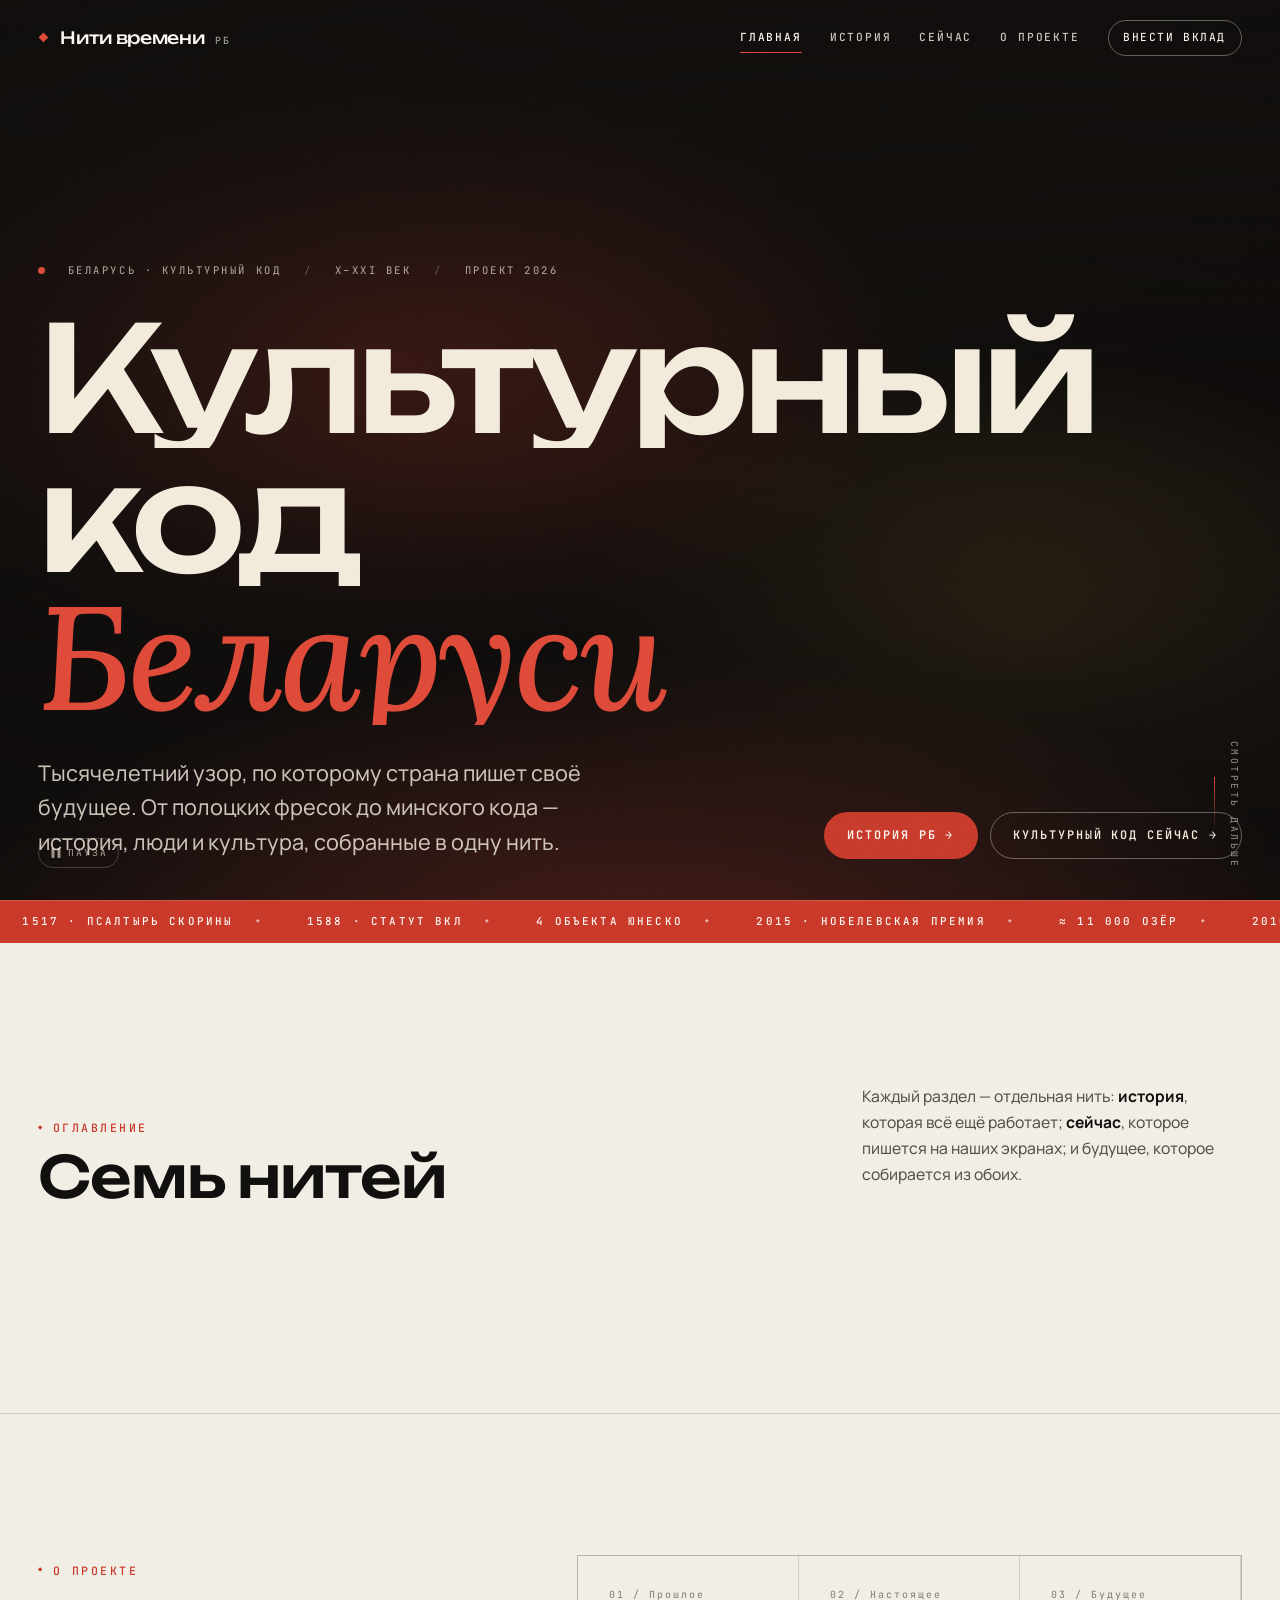
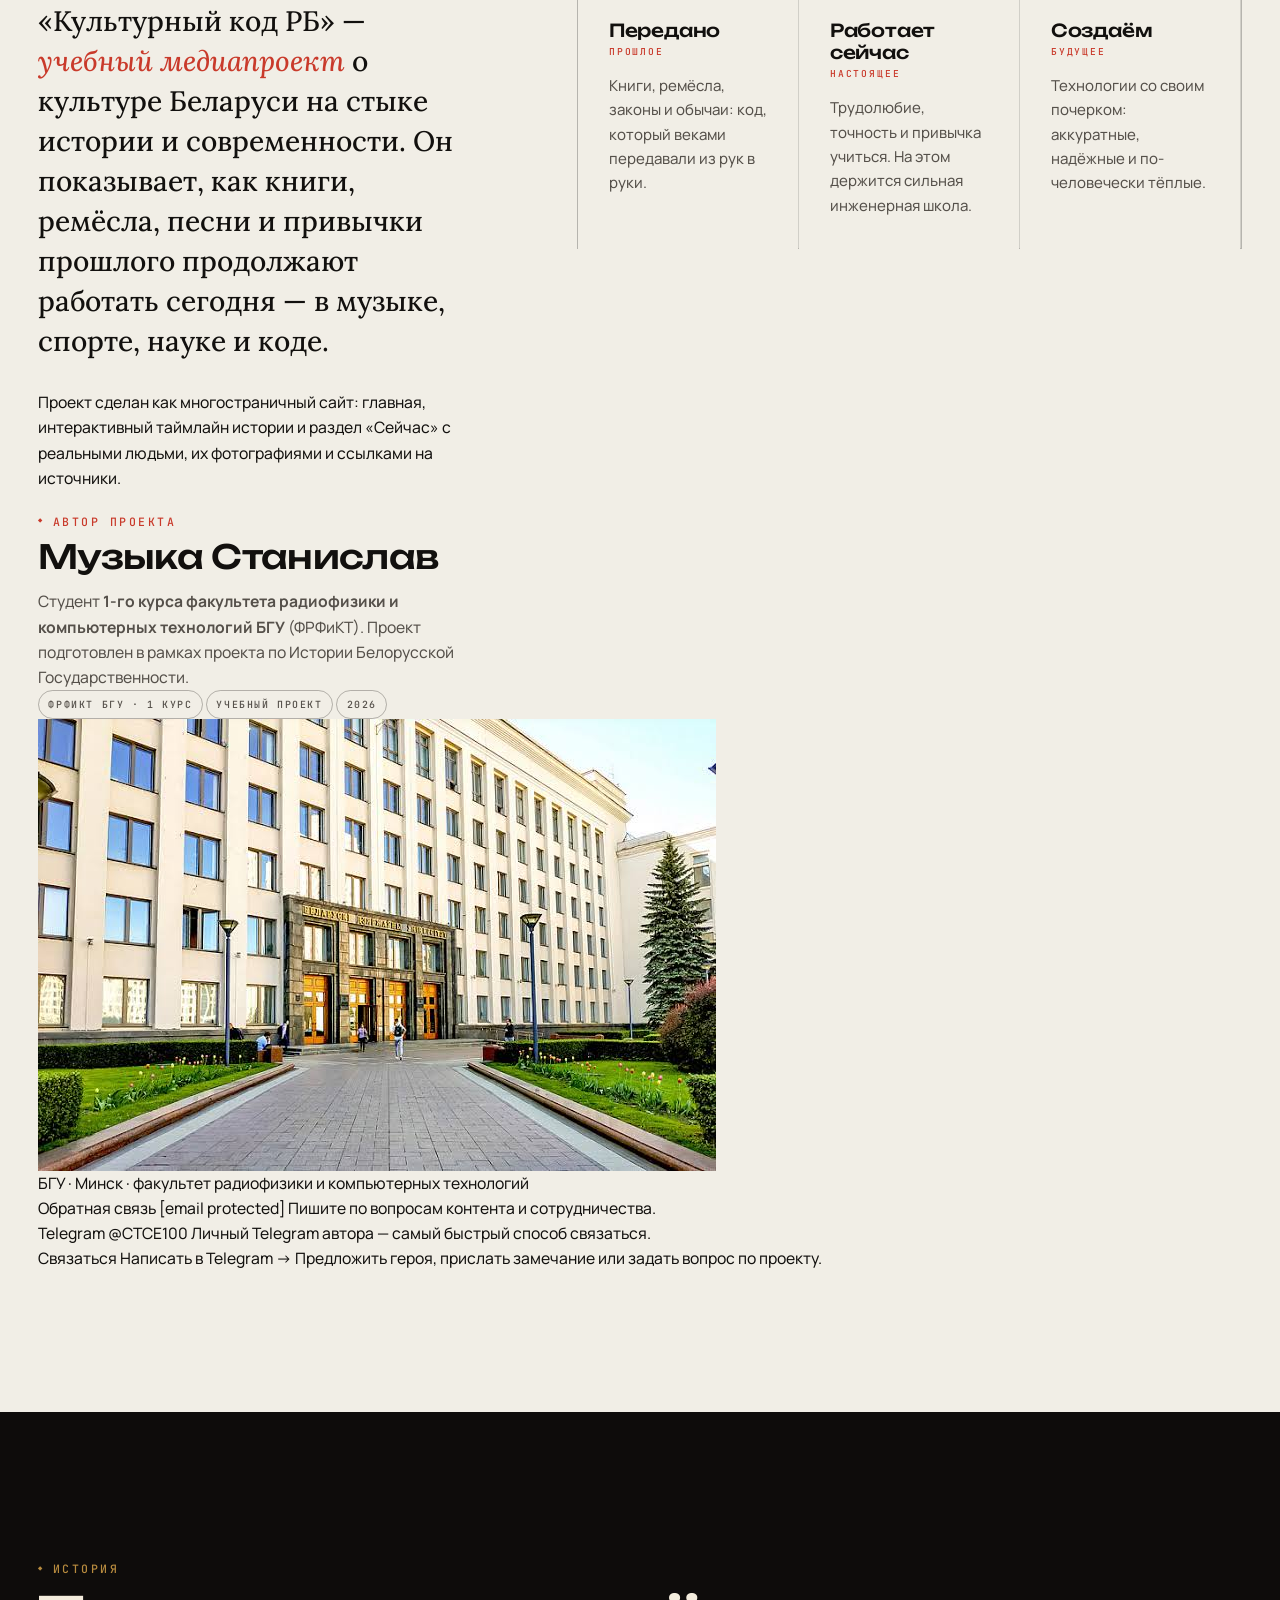
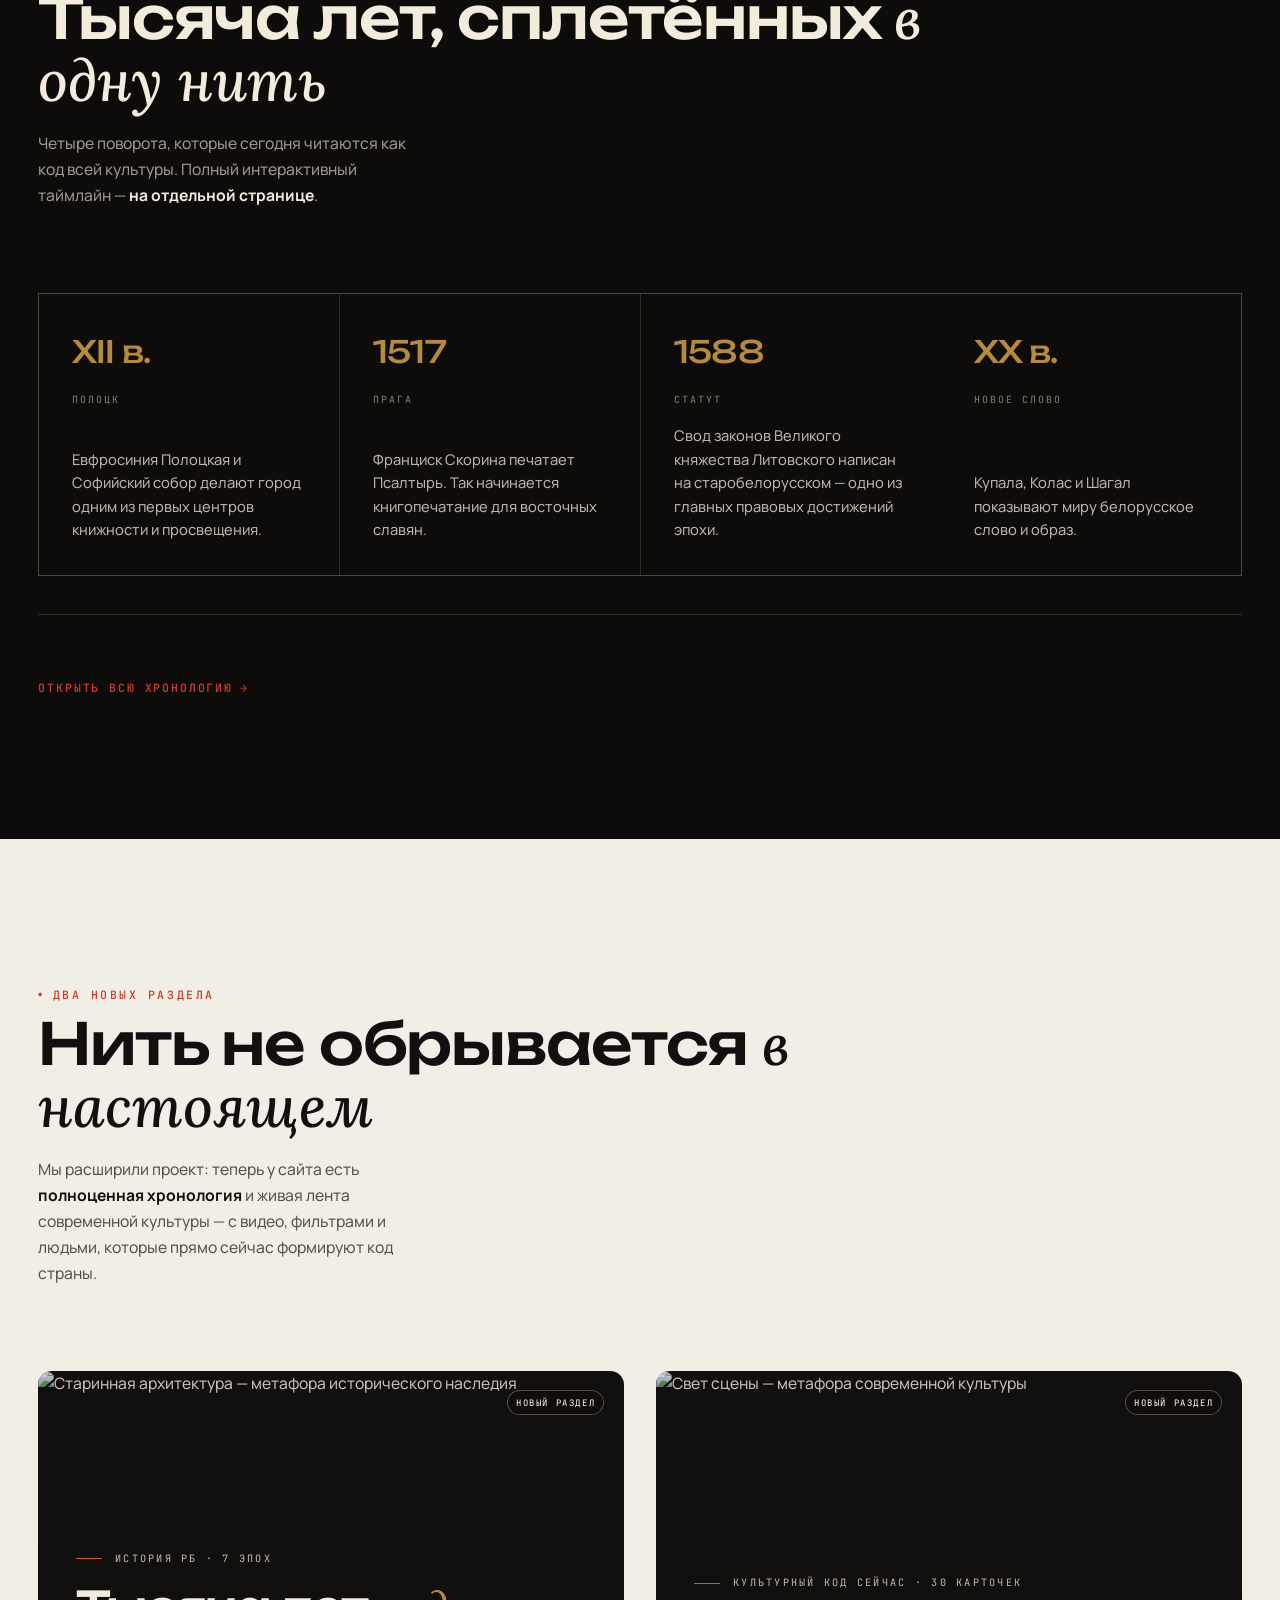
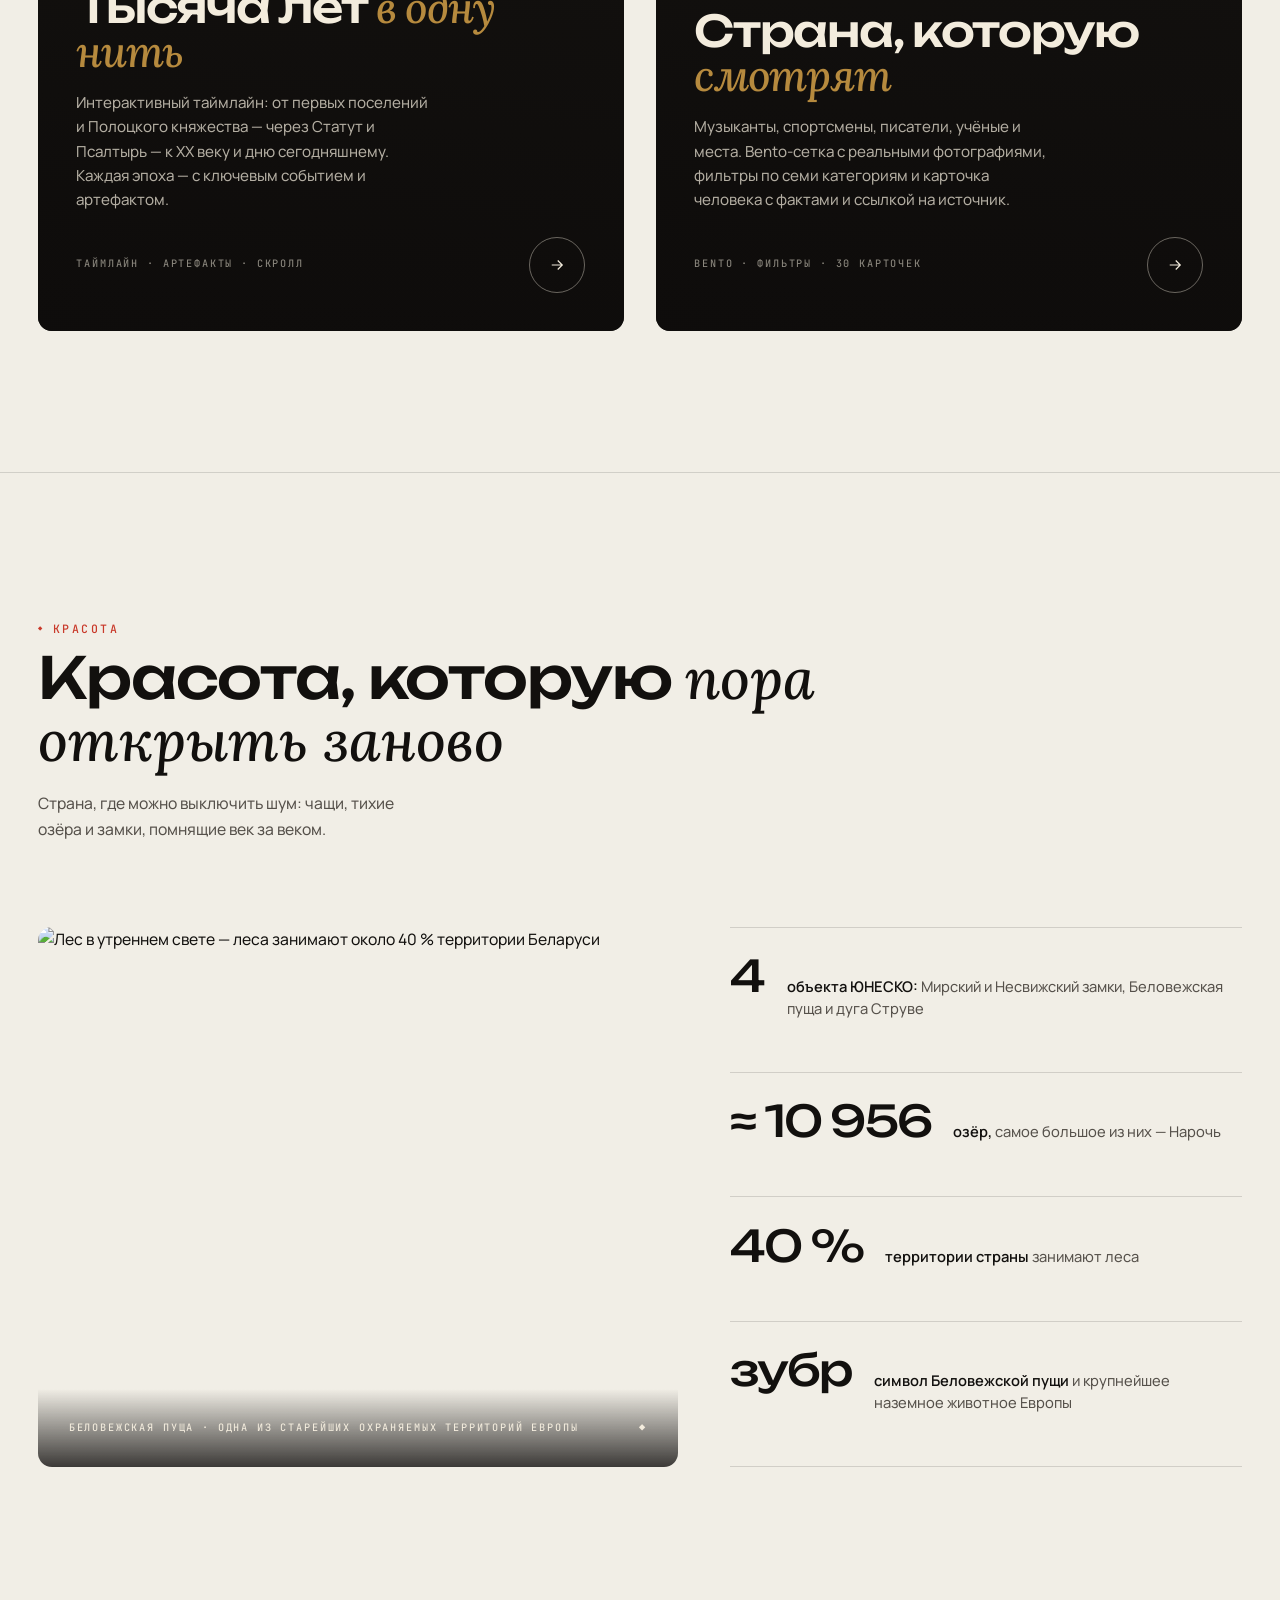
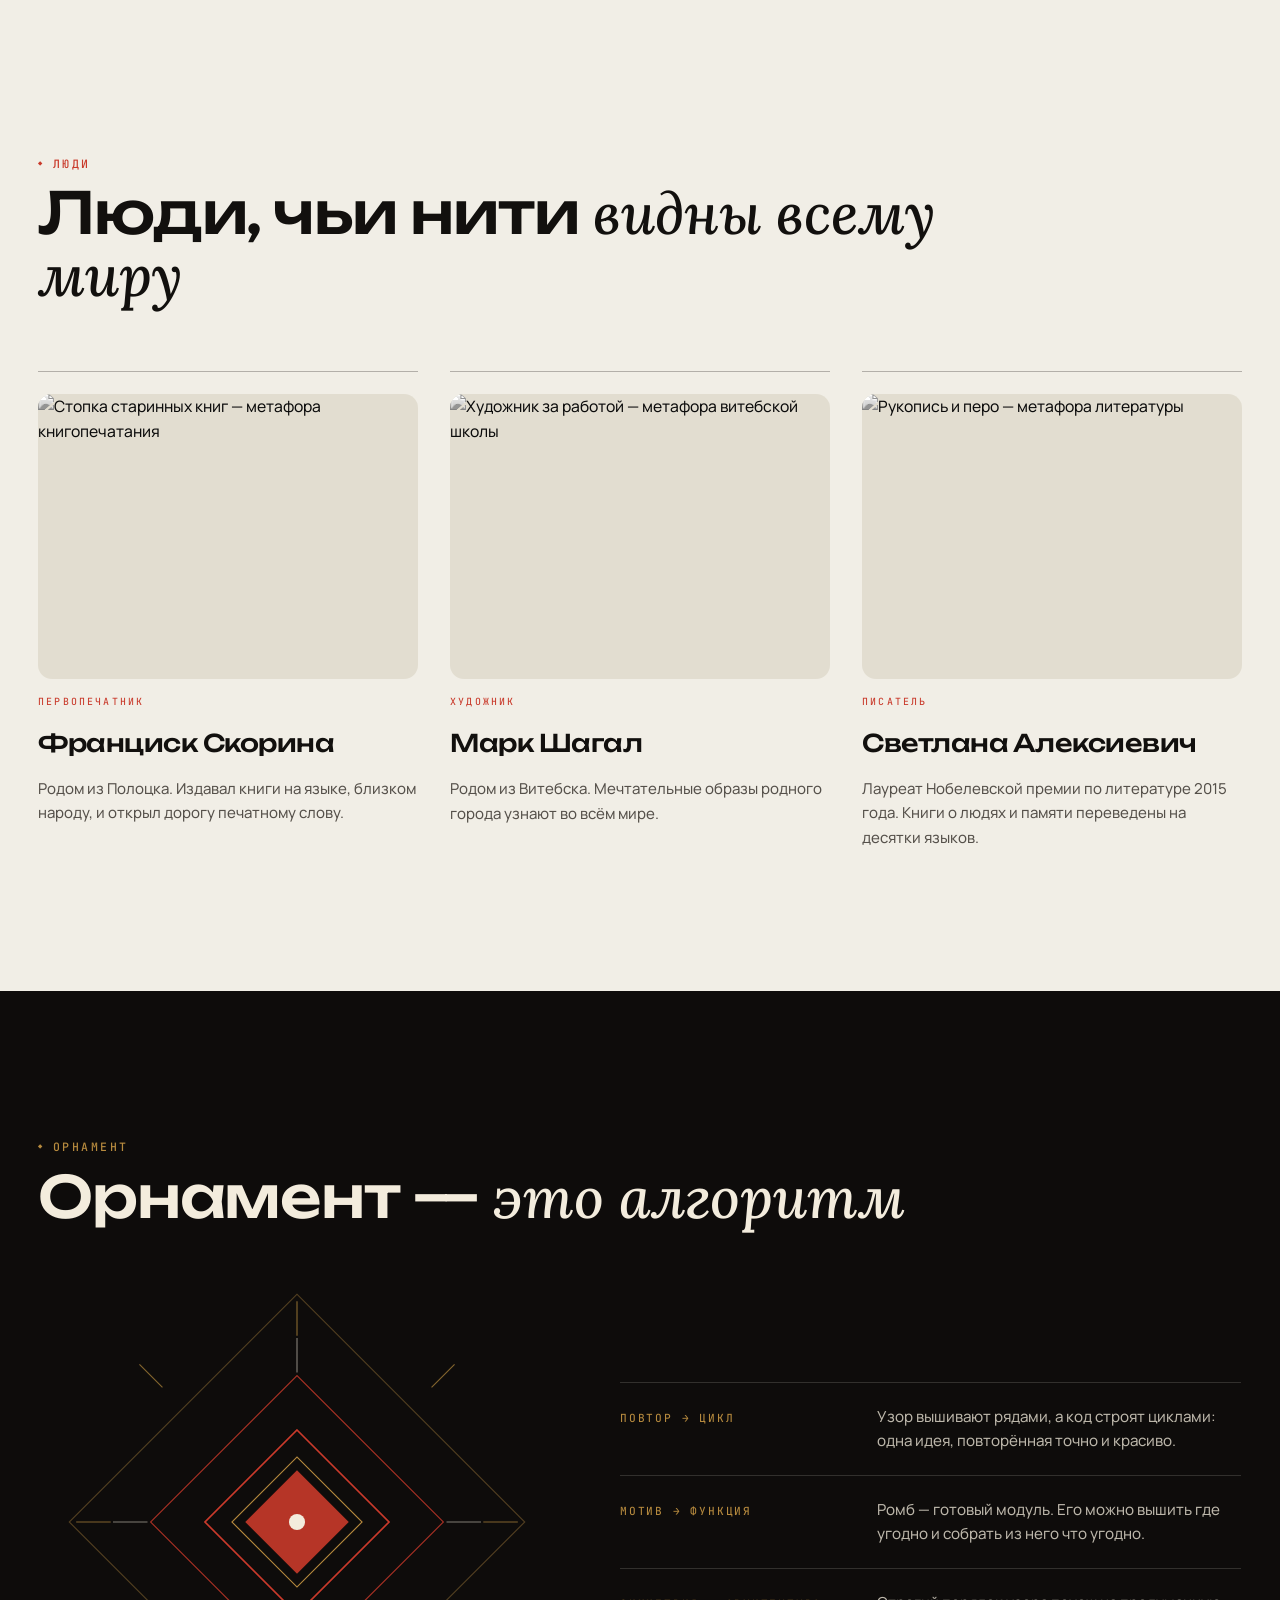
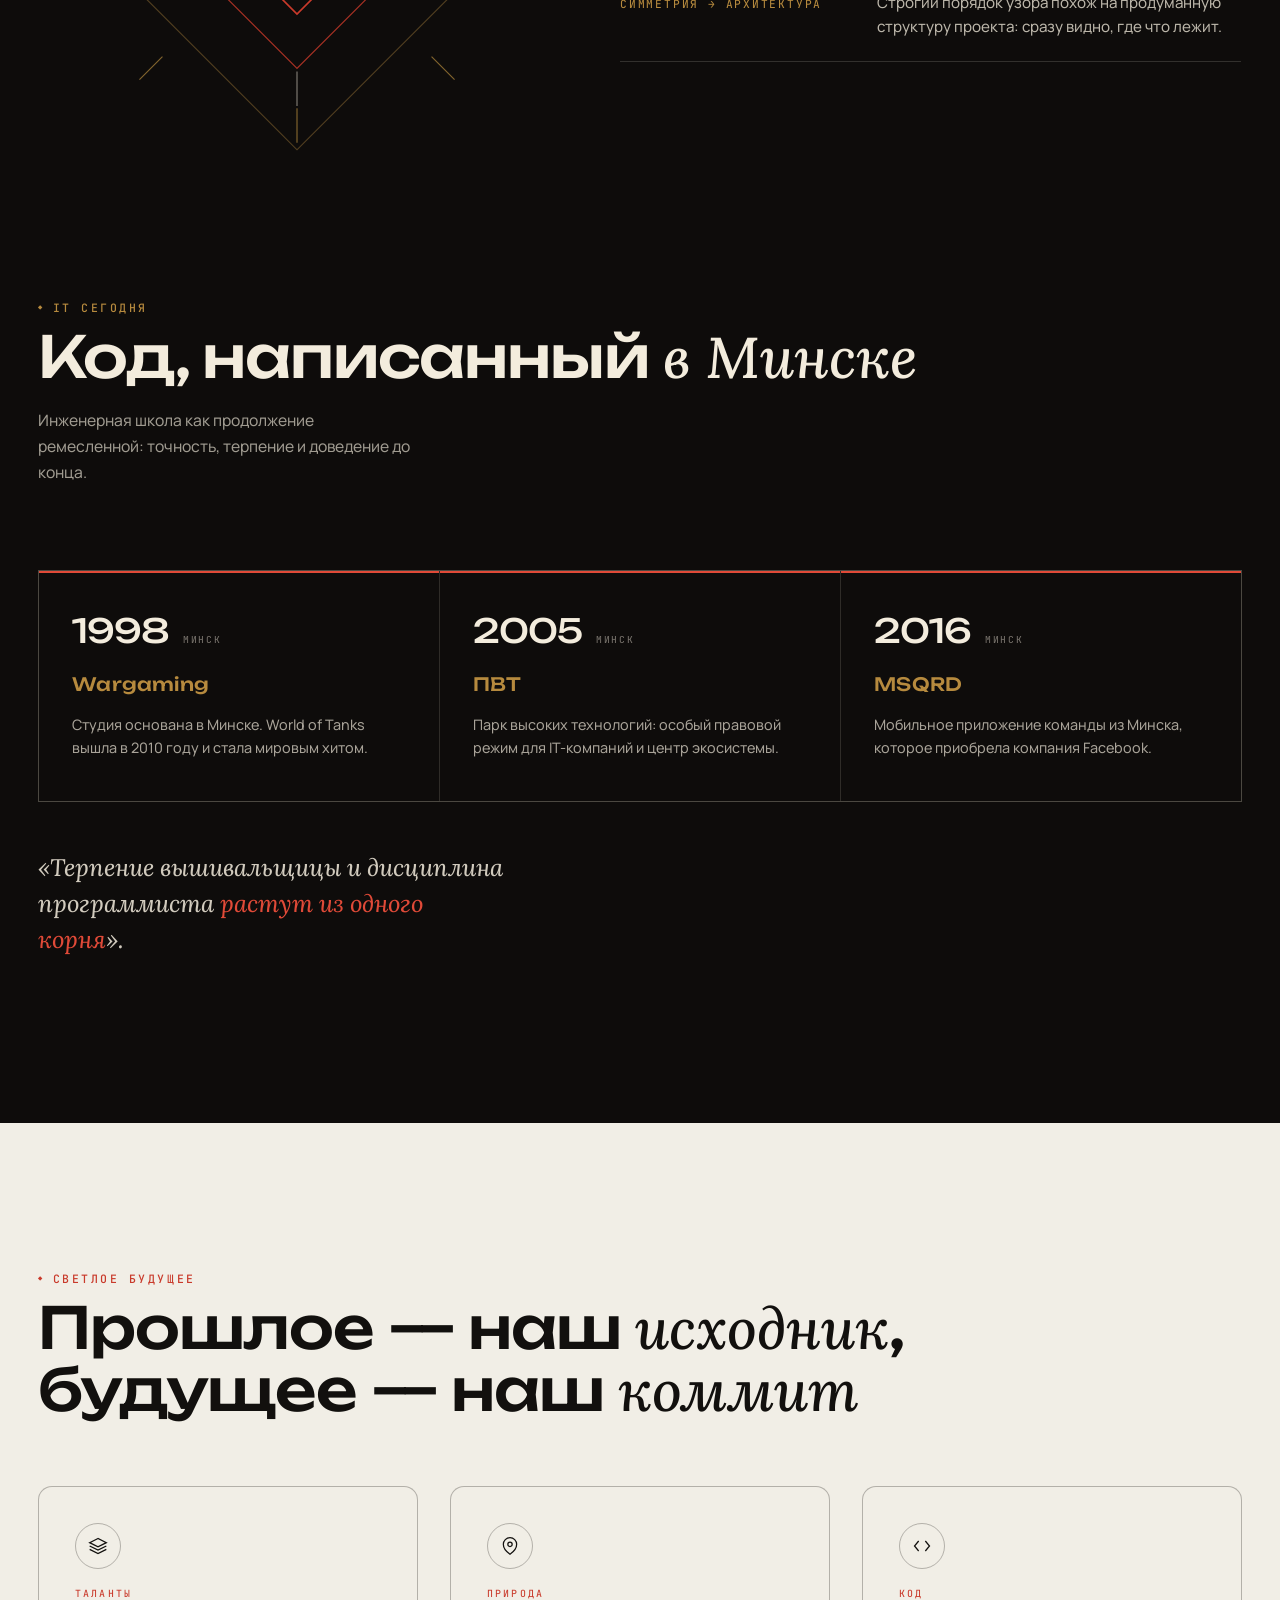
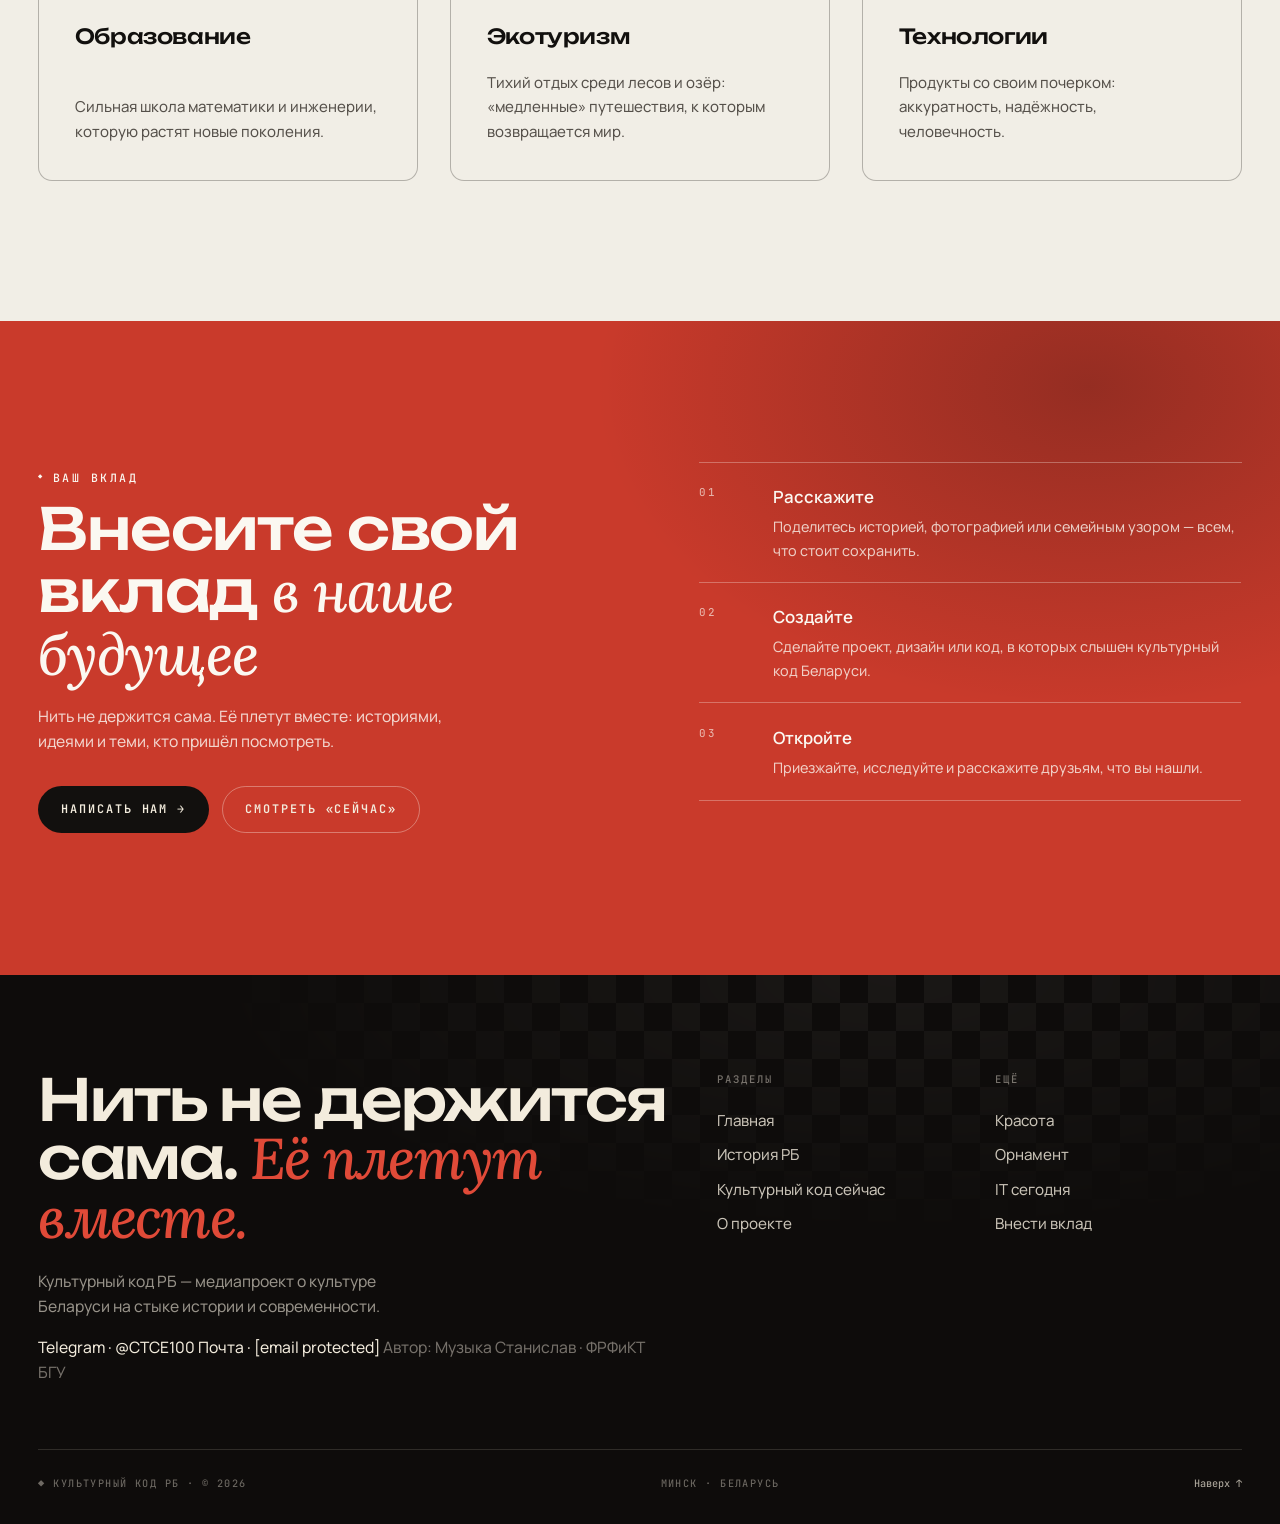
==== commit e3b9f897: "Seconds Commit" ====
--- a/index.html
+++ b/index.html
@@ -146,65 +146,7 @@
           <p class="section-head__aside" data-reveal>Каждый раздел — отдельная нить: <strong>история</strong>, которая всё ещё работает; <strong>сейчас</strong>, которое пишется на наших экранах; и будущее, которое собирается из обоих.</p>
         </div>
 
-        <div class="threads stagger">
-          <a class="thread" href="history.html">
-            <span class="thread__num">01 <span class="thread__arrow">→</span></span>
-            <span class="thread__badge">Новый раздел</span>
-            <span class="thread__body">
-              <h3>История</h3>
-              <p>Тысяча лет, сплетённых в одну нить. Таймлайн эпох, событий и артефактов.</p>
-            </span>
-          </a>
-
-          <a class="thread" href="now.html">
-            <span class="thread__num">02 <span class="thread__arrow">→</span></span>
-            <span class="thread__badge">Новый раздел</span>
-            <span class="thread__body">
-              <h3>Культурный код сейчас</h3>
-              <p>Блогеры, тиктокеры, музыканты и инфлюенсеры, которые задают тон сегодня.</p>
-            </span>
-          </a>
-
-          <a class="thread" href="#beauty">
-            <span class="thread__num">03 <span class="thread__arrow">→</span></span>
-            <span class="thread__body">
-              <h3>Красота</h3>
-              <p>Леса, озёра и замки, которые пора открыть заново.</p>
-            </span>
-          </a>
-
-          <a class="thread" href="#people">
-            <span class="thread__num">04 <span class="thread__arrow">→</span></span>
-            <span class="thread__body">
-              <h3>Люди</h3>
-              <p>Имена, которые знает весь мир.</p>
-            </span>
-          </a>
-
-          <a class="thread" href="#ornament">
-            <span class="thread__num">05 <span class="thread__arrow">→</span></span>
-            <span class="thread__body">
-              <h3>Орнамент</h3>
-              <p>Узор, который устроен как алгоритм.</p>
-            </span>
-          </a>
-
-          <a class="thread" href="#it">
-            <span class="thread__num">06 <span class="thread__arrow">→</span></span>
-            <span class="thread__body">
-              <h3>IT</h3>
-              <p>Код, написанный в Минске.</p>
-            </span>
-          </a>
-
-          <a class="thread thread--full" href="#future">
-            <span class="thread__num">07 <span class="thread__arrow">→</span></span>
-            <span class="thread__body">
-              <h3>Будущее</h3>
-              <p>Три направления, куда тянутся нити.</p>
-            </span>
-          </a>
-        </div>
+        
       </div>
     </section>
 
@@ -214,7 +156,8 @@
         <div class="about">
           <div class="about__sticky" data-reveal="left">
             <span class="eyebrow">О проекте</span>
-            <p class="about__lead">Культурный код — <em>исходник страны</em>. Книги, ремёсла, законы и песни, которые передают из поколения в поколение и которые незаметно решают, как мы работаем, строим и мечтаем. Этот проект — о том, как старая нить становится основой нового.</p>
+            <p class="about__lead">«Культурный код РБ» — <em>учебный медиапроект</em> о культуре Беларуси на стыке истории и современности. Он показывает, как книги, ремёсла, песни и привычки прошлого продолжают работать сегодня — в музыке, спорте, науке и коде.</p>
+            <p class="about__note">Проект сделан как многостраничный сайт: главная, интерактивный таймлайн истории и раздел «Сейчас» с реальными людьми, их фотографиями и ссылками на источники.</p>
           </div>
           <div class="about__cards stagger">
             <article class="about-card">
@@ -234,6 +177,41 @@
             </article>
           </div>
         </div>
+
+        <div class="author-card" data-reveal>
+          <div>
+            <span class="eyebrow">Автор проекта</span>
+            <h3 style="font-size:clamp(1.5rem,2.6vw,2.1rem);margin-top:.5rem;letter-spacing:-.02em;">Музыка Станислав</h3>
+            <p style="margin:.9rem 0 0;color:var(--ink-soft);max-width:46ch;">Студент <strong>1-го курса факультета радиофизики и компьютерных технологий БГУ</strong> (ФРФиКТ). Проект подготовлен в рамках проекта по Истории Белорусской Государственности.</p>
+            <div class="author-card__meta">
+              <span class="tag">ФРФиКТ БГУ · 1 курс</span>
+              <span class="tag">Учебный проект</span>
+              <span class="tag">2026</span>
+            </div>
+          </div>
+          <figure class="author-card__figure">
+            <img src="assets/people/bsu.jpg" alt="Здание Белорусского государственного университета" loading="lazy">
+            <figcaption class="author-card__caption">БГУ · Минск · факультет радиофизики и компьютерных технологий</figcaption>
+          </figure>
+        </div>
+
+        <div class="contacts" data-reveal>
+          <div class="contact">
+            <span class="contact__label">Обратная связь</span>
+            <a class="contact__value" href="/cdn-cgi/l/email-protection#3e5b535f57527e5b465f534e525b105c47" data-placeholder="email"><span class="__cf_email__" data-cfemail="88ede5e9e1e4c8edf0e9e5f8e4eda6eaf1">[email&#160;protected]</span></a>
+            <span class="contact__hint">Пишите по вопросам контента и сотрудничества.</span>
+          </div>
+          <div class="contact">
+            <span class="contact__label">Telegram</span>
+            <a class="contact__value" href="https://t.me/CTCE100" target="_blank" rel="noopener noreferrer">@CTCE100</a>
+            <span class="contact__hint">Личный Telegram автора — самый быстрый способ связаться.</span>
+          </div>
+          <div class="contact">
+            <span class="contact__label">Связаться</span>
+            <a class="contact__value" href="https://t.me/CTCE100" target="_blank" rel="noopener noreferrer">Написать в Telegram →</a>
+            <span class="contact__hint">Предложить героя, прислать замечание или задать вопрос по проекту.</span>
+          </div>
+        </div>
       </div>
     </section>
 
@@ -315,11 +293,11 @@
               <img src="https://images.unsplash.com/photo-1516450360452-9312f5e86fc7?w=1200&amp;q=75&amp;fit=crop" alt="Свет сцены — метафора современной культуры" loading="lazy">
             </div>
             <div class="preview-card__content">
-              <span class="preview-card__kicker">Культурный код сейчас · 16 карточек</span>
+              <span class="preview-card__kicker">Культурный код сейчас · 30 карточек</span>
               <h3>Страна, которую <em>смотрят</em></h3>
-              <p>Блогеры, тиктокеры, музыканты и инфлюенсеры. Bento-сетка с предпросмотром, фильтры по категориям и короткие видео в модальном окне.</p>
+              <p>Музыканты, спортсмены, писатели, учёные и места. Bento-сетка с реальными фотографиями, фильтры по семи категориям и карточка человека с фактами и ссылкой на источник.</p>
               <div class="preview-card__foot">
-                <span class="preview-card__count">Bento · фильтры · видео</span>
+                <span class="preview-card__count">Bento · фильтры · 30 карточек</span>
                 <span class="preview-card__go">
                   <svg viewBox="0 0 24 24" fill="none" stroke="currentColor" stroke-width="1.6" aria-hidden="true"><path d="M5 12h14M13 6l6 6-6 6"/></svg>
                 </span>
@@ -538,7 +516,7 @@
           <h2 style="margin-top:.7rem;">Внесите свой вклад <em>в наше будущее</em></h2>
           <p style="max-width:44ch;margin-top:1.2rem;color:rgba(251,248,241,.82);">Нить не держится сама. Её плетут вместе: историями, идеями и теми, кто пришёл посмотреть.</p>
           <div class="contribute__actions">
-            <a class="btn btn--ink" href="mailto:hello@culture-code.by">Написать нам <span class="btn__arrow">→</span></a>
+            <a class="btn btn--ink" href="https://t.me/CTCE100" target="_blank" rel="noopener noreferrer">Написать нам <span class="btn__arrow">→</span></a>
             <a class="btn btn--ghost" href="now.html">Смотреть «Сейчас»</a>
           </div>
         </div>
@@ -568,6 +546,11 @@
         <div>
           <h2 class="footer__title">Нить не держится сама. <em>Её плетут вместе.</em></h2>
           <p style="color:rgba(243,236,221,.6);max-width:40ch;">Культурный код РБ — медиапроект о культуре Беларуси на стыке истории и современности.</p>
+          <div class="footer__contacts">
+            <a href="https://t.me/CTCE100" target="_blank" rel="noopener noreferrer">Telegram · @CTCE100</a>
+            <a href="/cdn-cgi/l/email-protection#1e7b737f77725e7b667f736e727b307c67">Почта · <span class="__cf_email__" data-cfemail="3e5b535f57527e5b465f534e525b105c47">[email&#160;protected]</span></a>
+            <span style="color:rgba(243,236,221,.45);">Автор: Музыка Станислав · ФРФиКТ БГУ</span>
+          </div>
         </div>
         <div class="footer__cols">
           <div class="footer__col">
@@ -598,7 +581,7 @@
     <svg width="16" height="16" viewBox="0 0 24 24" fill="none" stroke="currentColor" stroke-width="1.6" aria-hidden="true"><path d="M12 19V5M6 11l6-6 6 6"/></svg>
   </button>
 
-  <script src="js/main.js" defer></script>
+  <script data-cfasync="false" src="/cdn-cgi/scripts/5c5dd728/cloudflare-static/email-decode.min.js"></script><script src="js/main.js" defer></script>
 </body>
 </html>
 
